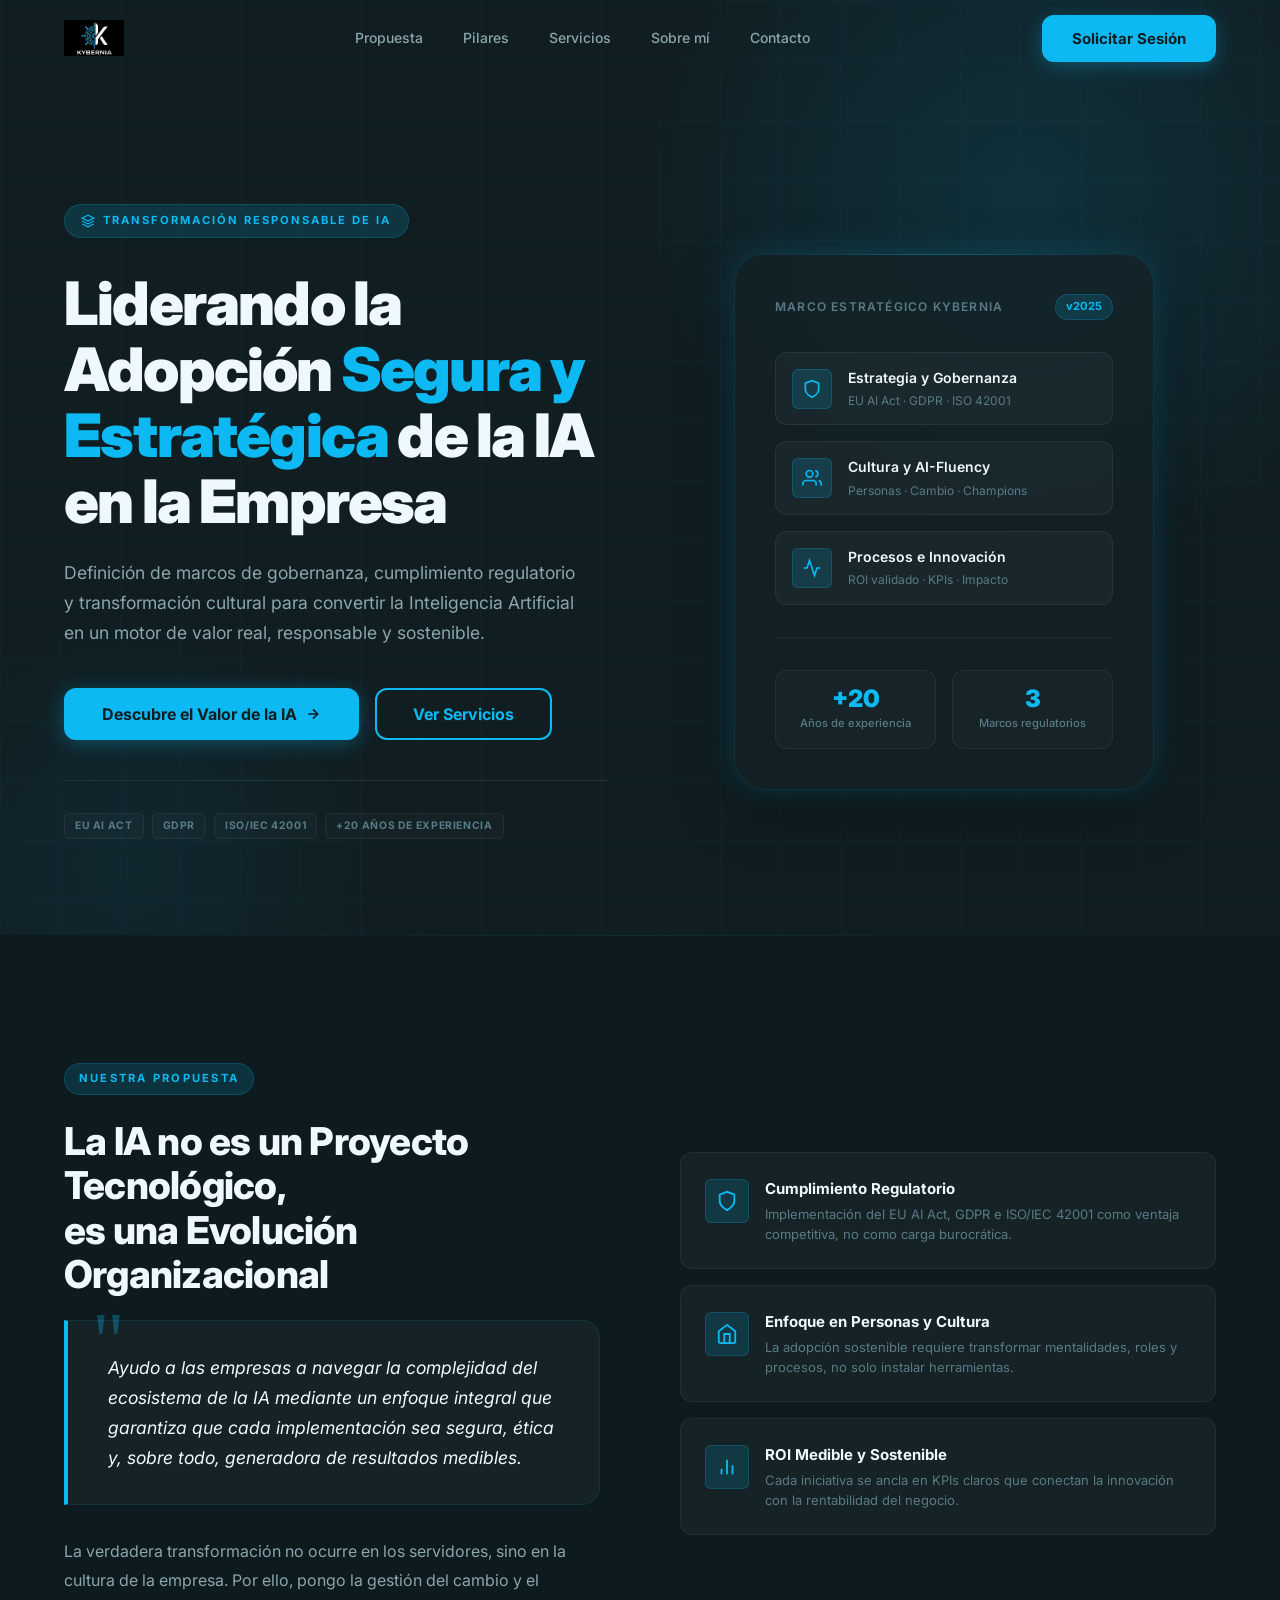
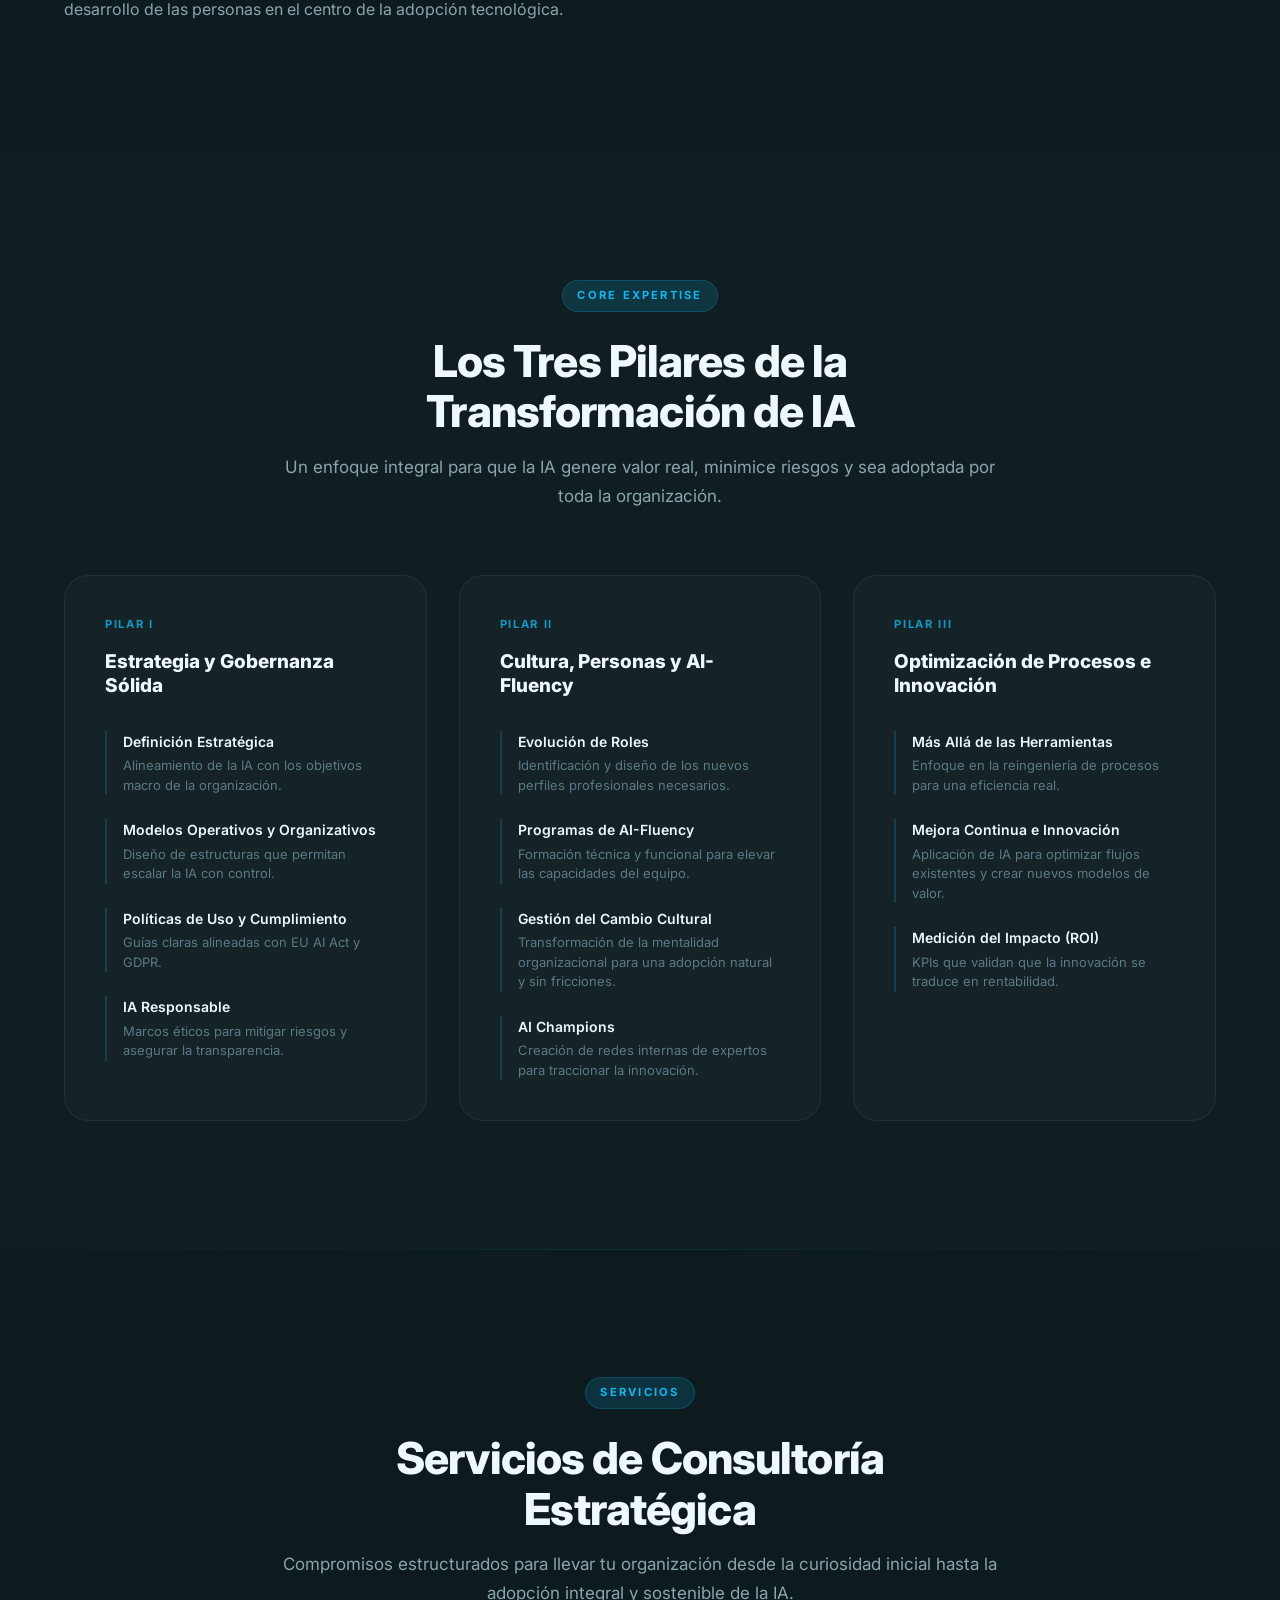
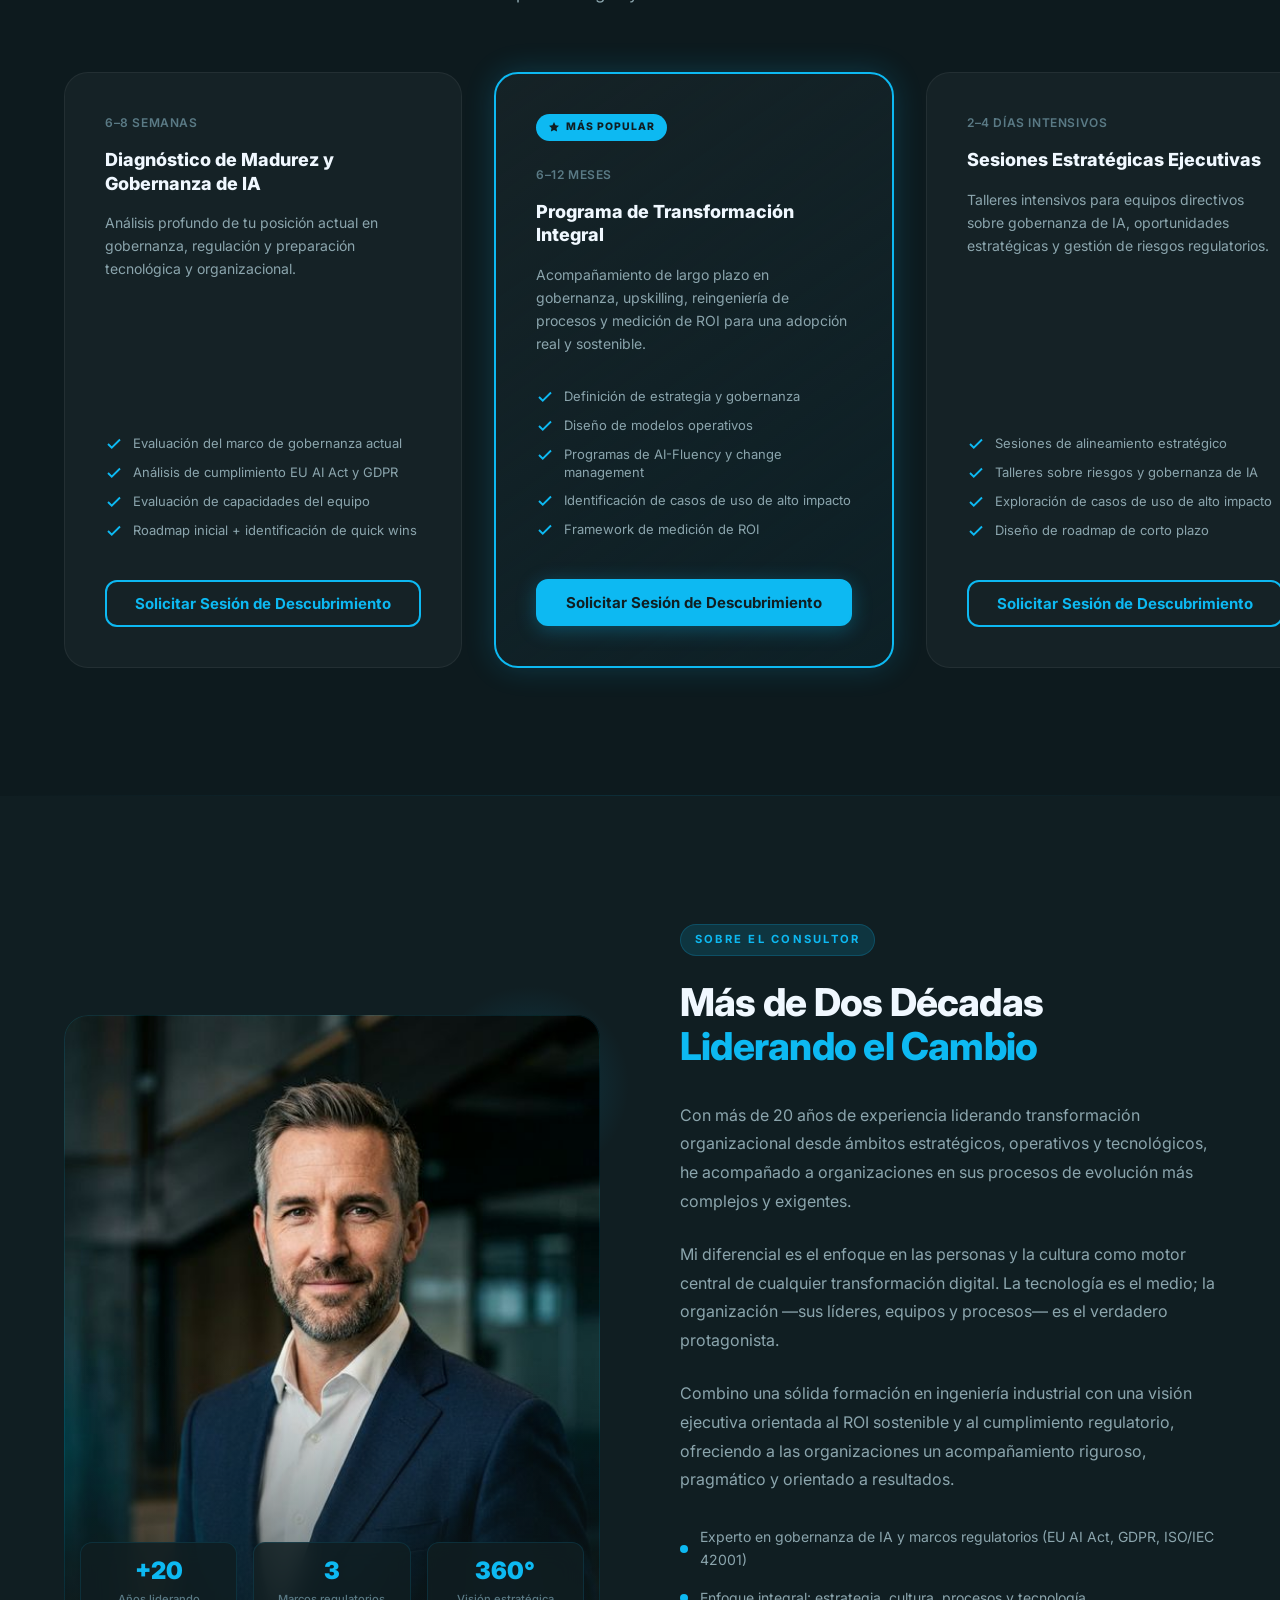
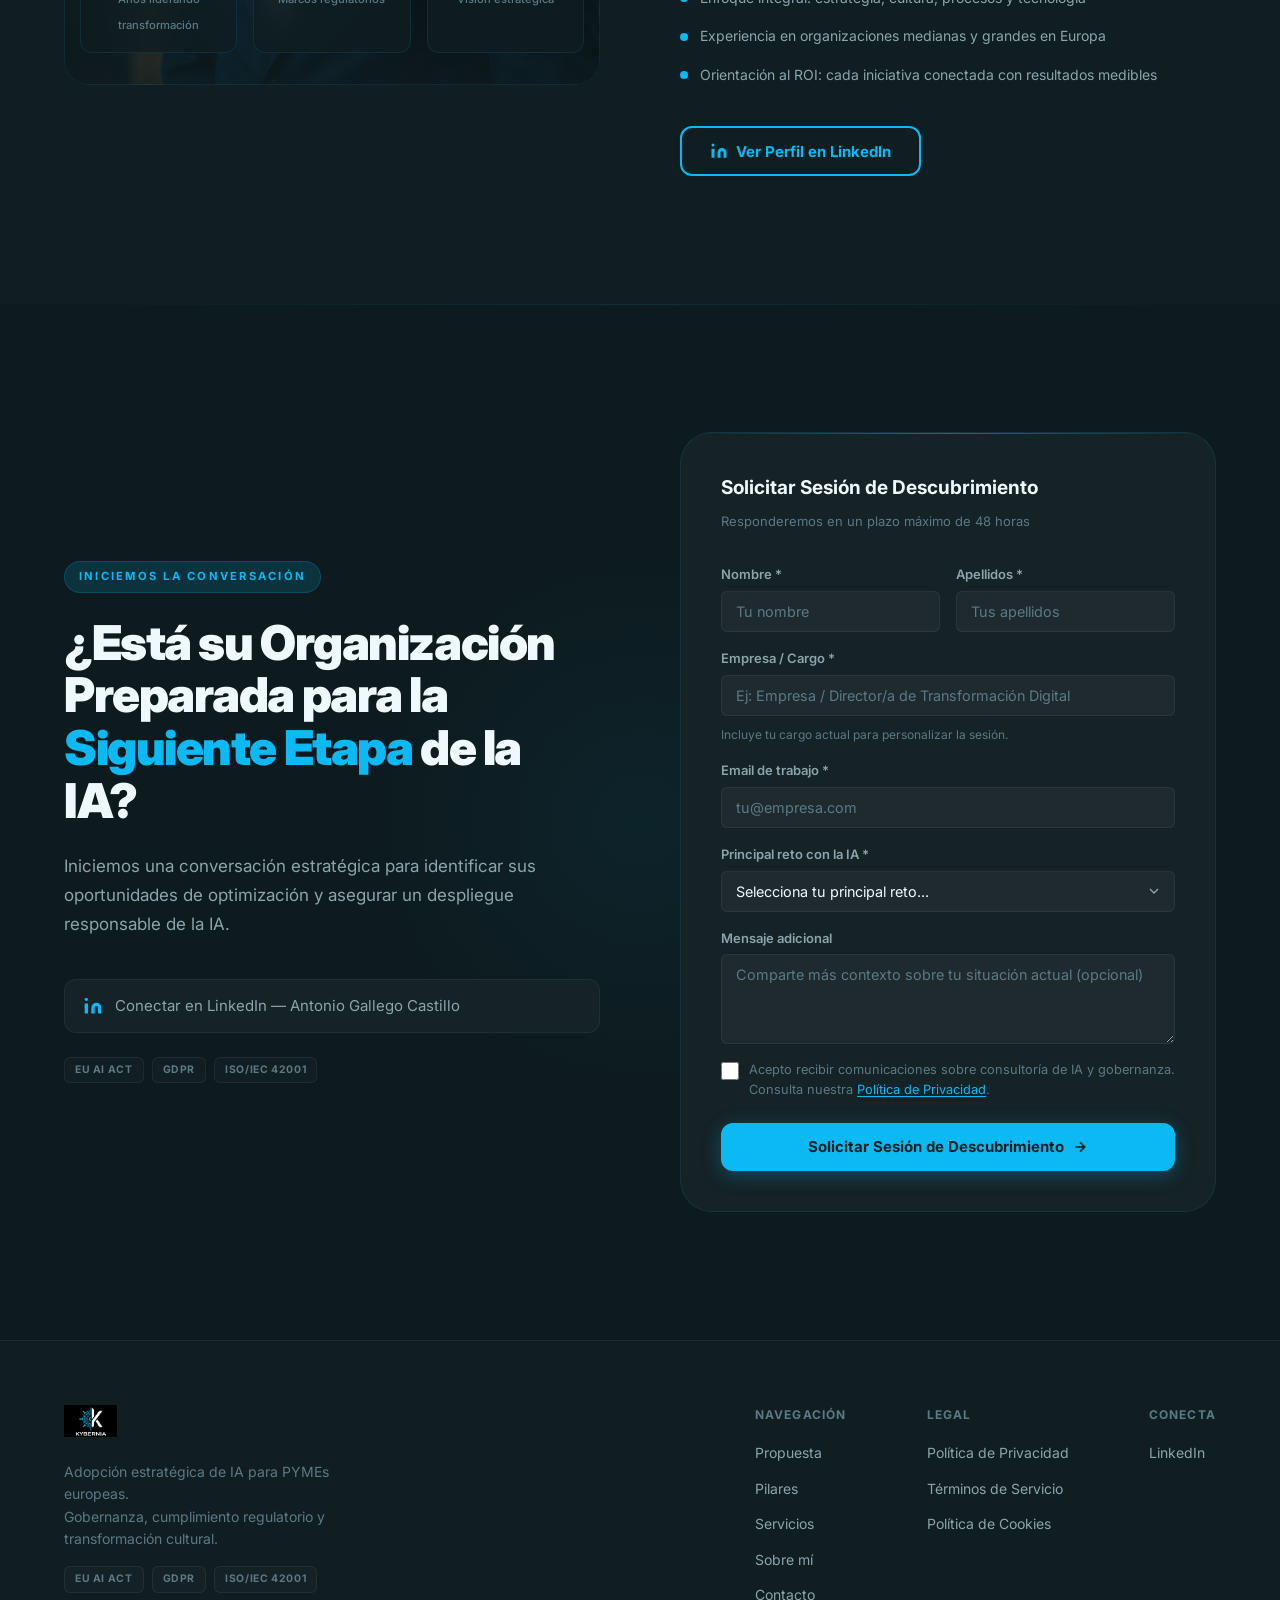
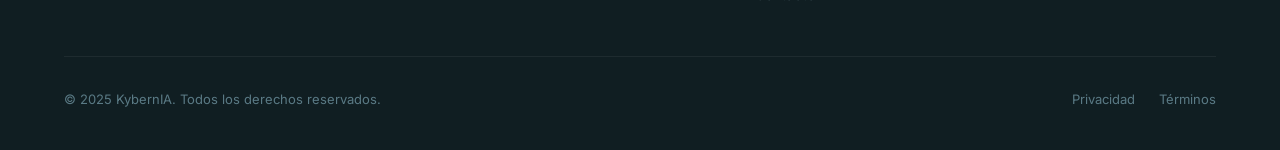
==== src/index.html @ 5df2a2dc "feat: Add KybernIA V1 website — single-page landing - Full responsive dark-mode landing page (HTML +" ====
<!DOCTYPE html>
<html lang="es" dir="ltr">

<head>
  <meta charset="UTF-8" />
  <meta name="viewport" content="width=device-width, initial-scale=1.0" />
  <meta http-equiv="X-UA-Compatible" content="IE=edge" />

  <!-- ── SEO ── -->
  <title>Gobernanza de IA y Transformación Estratégica | KybernIA</title>
  <meta name="description"
    content="Consultoría experta en gobernanza de IA, adopción estratégica y transformación cultural para PYMEs europeas. Cumplimiento EU AI Act, GDPR e ISO/IEC 42001. Antonio Gallego Castillo." />
  <meta name="keywords"
    content="gobernanza IA, adopción IA, EU AI Act, GDPR, ISO 42001, transformación digital, cambio cultural, AI strategy, consultoría IA, PYMES europeas" />
  <link rel="canonical" href="https://kybernia.com/" />

  <!-- ── Open Graph / LinkedIn ── -->
  <meta property="og:type" content="website" />
  <meta property="og:url" content="https://kybernia.com/" />
  <meta property="og:title" content="KybernIA — Gobernanza de IA y Transformación Estratégica" />
  <meta property="og:description"
    content="Adopción estratégica de IA para organizaciones medianas. Gobernanza, cumplimiento regulatorio y transformación cultural." />
  <meta property="og:image" content="https://kybernia.com/assets/og-image.png" />
  <meta property="og:locale" content="es_ES" />

  <!-- ── Twitter / X ── -->
  <meta name="twitter:card" content="summary_large_image" />
  <meta name="twitter:title" content="KybernIA — Gobernanza de IA y Transformación Estratégica" />
  <meta name="twitter:description"
    content="Adopción estratégica de IA para organizaciones medianas. Gobernanza, cumplimiento regulatorio y transformación cultural." />
  <meta name="twitter:image" content="https://kybernia.com/assets/og-image.png" />

  <!-- ── Theme & Favicon ── -->
  <meta name="theme-color" content="#0db9f2" />
  <link rel="icon" type="image/png" href="assets/favicon.png" />
  <link rel="apple-touch-icon" href="assets/favicon.png" />

  <!-- ── Google Fonts ── -->
  <link rel="preconnect" href="https://fonts.googleapis.com" />
  <link rel="preconnect" href="https://fonts.gstatic.com" crossorigin />
  <link
    href="https://fonts.googleapis.com/css2?family=Inter:wght@400;500;600;700;800;900&display=swap"
    rel="stylesheet" />

  <!-- ── Stylesheet ── -->
  <link rel="stylesheet" href="css/styles.css" />

  <!-- ── Schema Markup ── -->
  <script type="application/ld+json">
    {
      "@context": "https://schema.org",
      "@type": "ProfessionalService",
      "name": "KybernIA",
      "url": "https://kybernia.com",
      "description": "Consultoría experta en gobernanza de IA, adopción estratégica y transformación cultural para PYMEs europeas.",
      "founder": {
        "@type": "Person",
        "name": "Antonio Gallego Castillo",
        "jobTitle": "AI Strategy & Governance Consultant",
        "sameAs": "https://www.linkedin.com/in/antoniogallegocastillo/"
      },
      "areaServed": "Europe",
      "serviceType": ["AI Governance Consulting", "AI Strategy", "Digital Transformation", "AI Adoption"],
      "knowsAbout": ["EU AI Act", "GDPR", "ISO/IEC 42001", "AI Governance", "Organizational Transformation"]
    }
  </script>
</head>

<body>

  <!-- ── Skip to main content (Accessibility) ── -->
  <a class="skip-link" href="#main">Saltar al contenido principal</a>

  <!-- ══════════════════════════════════════════════════════
       HEADER / NAVIGATION
  ══════════════════════════════════════════════════════ -->
  <header id="header" role="banner">
    <nav class="nav-inner" aria-label="Navegación principal">

      <!-- Logo -->
      <a href="#" class="nav-logo" aria-label="KybernIA – Inicio">
        <img src="assets/logo-dark.png" alt="KYBERNIA" height="36" />
      </a>

      <!-- Desktop links -->
      <ul class="nav-links" role="list">
        <li><a href="#propuesta">Propuesta</a></li>
        <li><a href="#pilares">Pilares</a></li>
        <li><a href="#servicios">Servicios</a></li>
        <li><a href="#antonio">Sobre mí</a></li>
        <li><a href="#contacto">Contacto</a></li>
      </ul>

      <div class="nav-cta">
        <a href="#contacto" class="btn btn-primary">Solicitar Sesión</a>

        <!-- Hamburger -->
        <button
          class="nav-hamburger"
          id="hamburger"
          aria-controls="mobileMenu"
          aria-expanded="false"
          aria-label="Abrir menú de navegación"
        >
          <span></span>
          <span></span>
          <span></span>
        </button>
      </div>

    </nav>
  </header>

  <!-- Mobile menu -->
  <nav class="nav-mobile" id="mobileMenu" aria-label="Menú móvil" role="navigation">
    <a href="#propuesta">Propuesta</a>
    <a href="#pilares">Pilares</a>
    <a href="#servicios">Servicios</a>
    <a href="#antonio">Sobre mí</a>
    <a href="#contacto" class="btn btn-primary">Solicitar Sesión</a>
  </nav>

  <!-- ══════════════════════════════════════════════════════
       MAIN CONTENT
  ══════════════════════════════════════════════════════ -->
  <main id="main">

    <!-- ══════════════════════════════════════════
         HERO SECTION
    ══════════════════════════════════════════ -->
    <section id="hero" aria-labelledby="hero-heading">

      <!-- Background -->
      <div class="hero-bg" aria-hidden="true">
        <div class="hero-bg-grid"></div>
        <div class="hero-bg-glow"></div>
        <div class="hero-bg-glow-2"></div>
      </div>

      <div class="hero-inner container">

        <!-- Left column -->
        <div class="hero-left">
          <div class="hero-tag" aria-hidden="true">
            <svg viewBox="0 0 24 24" fill="none" stroke="currentColor" stroke-width="2" aria-hidden="true">
              <path d="M12 2L2 7l10 5 10-5-10-5zM2 17l10 5 10-5M2 12l10 5 10-5"/>
            </svg>
            Transformación Responsable de IA
          </div>

          <h1 id="hero-heading" class="hero-h1">
            Liderando la Adopción
            <span class="highlight">Segura y Estratégica</span>
            de la IA en la Empresa
          </h1>

          <p class="hero-desc">
            Definición de marcos de gobernanza, cumplimiento regulatorio y transformación cultural
            para convertir la Inteligencia Artificial en un motor de valor real, responsable y sostenible.
          </p>

          <div class="hero-actions">
            <a href="#contacto" class="btn btn-primary btn-lg">
              Descubre el Valor de la IA
              <svg width="16" height="16" viewBox="0 0 24 24" fill="none" stroke="currentColor" stroke-width="2.5" aria-hidden="true">
                <path d="M5 12h14M12 5l7 7-7 7"/>
              </svg>
            </a>
            <a href="#servicios" class="btn btn-outline btn-lg">
              Ver Servicios
            </a>
          </div>

          <div class="hero-trust" aria-label="Referencias regulatorias">
            <div class="reg-badges" style="margin-top:0; border-top:none; padding-top:0;">
              <span class="reg-badge">EU AI Act</span>
              <span class="reg-badge">GDPR</span>
              <span class="reg-badge">ISO/IEC 42001</span>
              <span class="reg-badge">+20 años de experiencia</span>
            </div>
          </div>
        </div>

        <!-- Right column: Glass card -->
        <div class="hero-right" aria-hidden="true">
          <div class="hero-glass-card">
            <div class="hero-card-header">
              <span class="hero-card-title">Marco Estratégico KybernIA</span>
              <span class="hero-card-badge">v2025</span>
            </div>

            <div class="hero-pillars">

              <div class="hero-pillar-item">
                <div class="hero-pillar-icon">
                  <svg viewBox="0 0 24 24" fill="none" stroke="currentColor" stroke-width="2">
                    <path d="M12 22s8-4 8-10V5l-8-3-8 3v7c0 6 8 10 8 10z"/>
                  </svg>
                </div>
                <div class="hero-pillar-content">
                  <h4>Estrategia y Gobernanza</h4>
                  <p>EU AI Act · GDPR · ISO 42001</p>
                </div>
              </div>

              <div class="hero-pillar-item">
                <div class="hero-pillar-icon">
                  <svg viewBox="0 0 24 24" fill="none" stroke="currentColor" stroke-width="2">
                    <path d="M17 21v-2a4 4 0 0 0-4-4H5a4 4 0 0 0-4 4v2"/>
                    <circle cx="9" cy="7" r="4"/>
                    <path d="M23 21v-2a4 4 0 0 0-3-3.87"/>
                    <path d="M16 3.13a4 4 0 0 1 0 7.75"/>
                  </svg>
                </div>
                <div class="hero-pillar-content">
                  <h4>Cultura y AI-Fluency</h4>
                  <p>Personas · Cambio · Champions</p>
                </div>
              </div>

              <div class="hero-pillar-item">
                <div class="hero-pillar-icon">
                  <svg viewBox="0 0 24 24" fill="none" stroke="currentColor" stroke-width="2">
                    <polyline points="22 12 18 12 15 21 9 3 6 12 2 12"/>
                  </svg>
                </div>
                <div class="hero-pillar-content">
                  <h4>Procesos e Innovación</h4>
                  <p>ROI validado · KPIs · Impacto</p>
                </div>
              </div>

            </div>

            <div class="hero-card-stats">
              <div class="hero-stat">
                <div class="hero-stat-number">+20</div>
                <div class="hero-stat-label">Años de experiencia</div>
              </div>
              <div class="hero-stat">
                <div class="hero-stat-number">3</div>
                <div class="hero-stat-label">Marcos regulatorios</div>
              </div>
            </div>
          </div>
        </div>

      </div>
    </section>

    <!-- ══════════════════════════════════════════
         VALUE PROPOSITION
    ══════════════════════════════════════════ -->
    <section id="propuesta" aria-labelledby="propuesta-heading">
      <div class="container">
        <div class="value-prop-inner">

          <!-- Left: Quote & body -->
          <div class="value-prop-left reveal">
            <div class="section-label">Nuestra Propuesta</div>
            <h2 id="propuesta-heading" style="font-size:clamp(1.75rem,3.2vw,2.4rem);font-weight:800;letter-spacing:-0.02em;line-height:1.15;margin-bottom:1.5rem;">
              La IA no es un Proyecto Tecnológico,<br>es una Evolución Organizacional
            </h2>

            <div class="value-prop-quote">
              <p>
                Ayudo a las empresas a navegar la complejidad del ecosistema de la IA
                mediante un enfoque integral que garantiza que cada implementación sea
                segura, ética y, sobre todo, generadora de resultados medibles.
              </p>
            </div>

            <p class="value-prop-body">
              La verdadera transformación no ocurre en los servidores, sino en la cultura
              de la empresa. Por ello, pongo la gestión del cambio y el desarrollo de las
              personas en el centro de la adopción tecnológica.
            </p>
          </div>

          <!-- Right: highlight cards -->
          <div class="value-prop-right reveal" style="animation-delay:150ms">
            <div class="value-highlights">

              <div class="value-highlight-item">
                <div class="value-highlight-icon" aria-hidden="true">
                  <svg viewBox="0 0 24 24" fill="none" stroke="currentColor" stroke-width="2">
                    <path d="M12 22s8-4 8-10V5l-8-3-8 3v7c0 6 8 10 8 10z"/>
                  </svg>
                </div>
                <div>
                  <h4>Cumplimiento Regulatorio</h4>
                  <p>Implementación del EU AI Act, GDPR e ISO/IEC 42001 como ventaja competitiva, no como carga burocrática.</p>
                </div>
              </div>

              <div class="value-highlight-item">
                <div class="value-highlight-icon" aria-hidden="true">
                  <svg viewBox="0 0 24 24" fill="none" stroke="currentColor" stroke-width="2">
                    <path d="M3 9l9-7 9 7v11a2 2 0 0 1-2 2H5a2 2 0 0 1-2-2z"/>
                    <polyline points="9 22 9 12 15 12 15 22"/>
                  </svg>
                </div>
                <div>
                  <h4>Enfoque en Personas y Cultura</h4>
                  <p>La adopción sostenible requiere transformar mentalidades, roles y procesos, no solo instalar herramientas.</p>
                </div>
              </div>

              <div class="value-highlight-item">
                <div class="value-highlight-icon" aria-hidden="true">
                  <svg viewBox="0 0 24 24" fill="none" stroke="currentColor" stroke-width="2">
                    <line x1="18" y1="20" x2="18" y2="10"/>
                    <line x1="12" y1="20" x2="12" y2="4"/>
                    <line x1="6" y1="20" x2="6" y2="14"/>
                  </svg>
                </div>
                <div>
                  <h4>ROI Medible y Sostenible</h4>
                  <p>Cada iniciativa se ancla en KPIs claros que conectan la innovación con la rentabilidad del negocio.</p>
                </div>
              </div>

            </div>
          </div>

        </div>
      </div>
    </section>

    <!-- ══════════════════════════════════════════
         CORE EXPERTISE — 3 PILARES
    ══════════════════════════════════════════ -->
    <section id="pilares" aria-labelledby="pilares-heading">
      <div class="container">

        <div class="section-header reveal">
          <div class="section-label">Core Expertise</div>
          <h2 id="pilares-heading">Los Tres Pilares de la Transformación de IA</h2>
          <p>Un enfoque integral para que la IA genere valor real, minimice riesgos y sea adoptada por toda la organización.</p>
        </div>

        <div class="pilares-grid">

          <!-- Pilar I -->
          <article class="pilar-card reveal">
            <div class="pilar-number" aria-label="Pilar uno">Pilar I</div>
            <h3>Estrategia y Gobernanza Sólida</h3>
            <div class="pilar-items">
              <div class="pilar-item">
                <h4>Definición Estratégica</h4>
                <p>Alineamiento de la IA con los objetivos macro de la organización.</p>
              </div>
              <div class="pilar-item">
                <h4>Modelos Operativos y Organizativos</h4>
                <p>Diseño de estructuras que permitan escalar la IA con control.</p>
              </div>
              <div class="pilar-item">
                <h4>Políticas de Uso y Cumplimiento</h4>
                <p>Guías claras alineadas con EU AI Act y GDPR.</p>
              </div>
              <div class="pilar-item">
                <h4>IA Responsable</h4>
                <p>Marcos éticos para mitigar riesgos y asegurar la transparencia.</p>
              </div>
            </div>
          </article>

          <!-- Pilar II -->
          <article class="pilar-card reveal" style="animation-delay:150ms">
            <div class="pilar-number" aria-label="Pilar dos">Pilar II</div>
            <h3>Cultura, Personas y AI-Fluency</h3>
            <div class="pilar-items">
              <div class="pilar-item">
                <h4>Evolución de Roles</h4>
                <p>Identificación y diseño de los nuevos perfiles profesionales necesarios.</p>
              </div>
              <div class="pilar-item">
                <h4>Programas de AI-Fluency</h4>
                <p>Formación técnica y funcional para elevar las capacidades del equipo.</p>
              </div>
              <div class="pilar-item">
                <h4>Gestión del Cambio Cultural</h4>
                <p>Transformación de la mentalidad organizacional para una adopción natural y sin fricciones.</p>
              </div>
              <div class="pilar-item">
                <h4>AI Champions</h4>
                <p>Creación de redes internas de expertos para traccionar la innovación.</p>
              </div>
            </div>
          </article>

          <!-- Pilar III -->
          <article class="pilar-card reveal" style="animation-delay:300ms">
            <div class="pilar-number" aria-label="Pilar tres">Pilar III</div>
            <h3>Optimización de Procesos e Innovación</h3>
            <div class="pilar-items">
              <div class="pilar-item">
                <h4>Más Allá de las Herramientas</h4>
                <p>Enfoque en la reingeniería de procesos para una eficiencia real.</p>
              </div>
              <div class="pilar-item">
                <h4>Mejora Continua e Innovación</h4>
                <p>Aplicación de IA para optimizar flujos existentes y crear nuevos modelos de valor.</p>
              </div>
              <div class="pilar-item">
                <h4>Medición del Impacto (ROI)</h4>
                <p>KPIs que validan que la innovación se traduce en rentabilidad.</p>
              </div>
            </div>
          </article>

        </div>
      </div>
    </section>

    <!-- ══════════════════════════════════════════
         SERVICES
    ══════════════════════════════════════════ -->
    <section id="servicios" aria-labelledby="servicios-heading">
      <div class="container">

        <div class="section-header reveal">
          <div class="section-label">Servicios</div>
          <h2 id="servicios-heading">Servicios de Consultoría Estratégica</h2>
          <p>
            Compromisos estructurados para llevar tu organización desde la curiosidad inicial
            hasta la adopción integral y sostenible de la IA.
          </p>
        </div>

        <div class="services-grid">

          <!-- Servicio 1 -->
          <article class="service-card reveal">
            <div class="service-duration">6–8 semanas</div>
            <h3>Diagnóstico de Madurez y Gobernanza de IA</h3>
            <p>
              Análisis profundo de tu posición actual en gobernanza, regulación
              y preparación tecnológica y organizacional.
            </p>
            <ul class="service-includes" aria-label="Qué incluye">
              <li class="service-include-item">
                <svg class="service-check" viewBox="0 0 24 24" fill="none" stroke="currentColor" stroke-width="2.5" aria-hidden="true">
                  <polyline points="20 6 9 17 4 12"/>
                </svg>
                Evaluación del marco de gobernanza actual
              </li>
              <li class="service-include-item">
                <svg class="service-check" viewBox="0 0 24 24" fill="none" stroke="currentColor" stroke-width="2.5" aria-hidden="true">
                  <polyline points="20 6 9 17 4 12"/>
                </svg>
                Análisis de cumplimiento EU AI Act y GDPR
              </li>
              <li class="service-include-item">
                <svg class="service-check" viewBox="0 0 24 24" fill="none" stroke="currentColor" stroke-width="2.5" aria-hidden="true">
                  <polyline points="20 6 9 17 4 12"/>
                </svg>
                Evaluación de capacidades del equipo
              </li>
              <li class="service-include-item">
                <svg class="service-check" viewBox="0 0 24 24" fill="none" stroke="currentColor" stroke-width="2.5" aria-hidden="true">
                  <polyline points="20 6 9 17 4 12"/>
                </svg>
                Roadmap inicial + identificación de quick wins
              </li>
            </ul>
            <a href="#contacto" class="btn btn-outline">Solicitar Sesión de Descubrimiento</a>
          </article>

          <!-- Servicio 2 — FEATURED -->
          <article class="service-card featured reveal" style="animation-delay:150ms">
            <div class="service-badge" aria-label="Más popular">
              <svg width="12" height="12" viewBox="0 0 24 24" fill="currentColor" aria-hidden="true">
                <path d="M12 2l3.09 6.26L22 9.27l-5 4.87 1.18 6.88L12 17.77l-6.18 3.25L7 14.14 2 9.27l6.91-1.01L12 2z"/>
              </svg>
              Más Popular
            </div>
            <div class="service-duration">6–12 meses</div>
            <h3>Programa de Transformación Integral</h3>
            <p>
              Acompañamiento de largo plazo en gobernanza, upskilling, reingeniería
              de procesos y medición de ROI para una adopción real y sostenible.
            </p>
            <ul class="service-includes" aria-label="Qué incluye">
              <li class="service-include-item">
                <svg class="service-check" viewBox="0 0 24 24" fill="none" stroke="currentColor" stroke-width="2.5" aria-hidden="true">
                  <polyline points="20 6 9 17 4 12"/>
                </svg>
                Definición de estrategia y gobernanza
              </li>
              <li class="service-include-item">
                <svg class="service-check" viewBox="0 0 24 24" fill="none" stroke="currentColor" stroke-width="2.5" aria-hidden="true">
                  <polyline points="20 6 9 17 4 12"/>
                </svg>
                Diseño de modelos operativos
              </li>
              <li class="service-include-item">
                <svg class="service-check" viewBox="0 0 24 24" fill="none" stroke="currentColor" stroke-width="2.5" aria-hidden="true">
                  <polyline points="20 6 9 17 4 12"/>
                </svg>
                Programas de AI-Fluency y change management
              </li>
              <li class="service-include-item">
                <svg class="service-check" viewBox="0 0 24 24" fill="none" stroke="currentColor" stroke-width="2.5" aria-hidden="true">
                  <polyline points="20 6 9 17 4 12"/>
                </svg>
                Identificación de casos de uso de alto impacto
              </li>
              <li class="service-include-item">
                <svg class="service-check" viewBox="0 0 24 24" fill="none" stroke="currentColor" stroke-width="2.5" aria-hidden="true">
                  <polyline points="20 6 9 17 4 12"/>
                </svg>
                Framework de medición de ROI
              </li>
            </ul>
            <a href="#contacto" class="btn btn-primary">Solicitar Sesión de Descubrimiento</a>
          </article>

          <!-- Servicio 3 -->
          <article class="service-card reveal" style="animation-delay:300ms">
            <div class="service-duration">2–4 días intensivos</div>
            <h3>Sesiones Estratégicas Ejecutivas</h3>
            <p>
              Talleres intensivos para equipos directivos sobre gobernanza de IA,
              oportunidades estratégicas y gestión de riesgos regulatorios.
            </p>
            <ul class="service-includes" aria-label="Qué incluye">
              <li class="service-include-item">
                <svg class="service-check" viewBox="0 0 24 24" fill="none" stroke="currentColor" stroke-width="2.5" aria-hidden="true">
                  <polyline points="20 6 9 17 4 12"/>
                </svg>
                Sesiones de alineamiento estratégico
              </li>
              <li class="service-include-item">
                <svg class="service-check" viewBox="0 0 24 24" fill="none" stroke="currentColor" stroke-width="2.5" aria-hidden="true">
                  <polyline points="20 6 9 17 4 12"/>
                </svg>
                Talleres sobre riesgos y gobernanza de IA
              </li>
              <li class="service-include-item">
                <svg class="service-check" viewBox="0 0 24 24" fill="none" stroke="currentColor" stroke-width="2.5" aria-hidden="true">
                  <polyline points="20 6 9 17 4 12"/>
                </svg>
                Exploración de casos de uso de alto impacto
              </li>
              <li class="service-include-item">
                <svg class="service-check" viewBox="0 0 24 24" fill="none" stroke="currentColor" stroke-width="2.5" aria-hidden="true">
                  <polyline points="20 6 9 17 4 12"/>
                </svg>
                Diseño de roadmap de corto plazo
              </li>
            </ul>
            <a href="#contacto" class="btn btn-outline">Solicitar Sesión de Descubrimiento</a>
          </article>

        </div>
      </div>
    </section>

    <!-- ══════════════════════════════════════════
         ABOUT — ANTONIO
    ══════════════════════════════════════════ -->
    <section id="antonio" aria-labelledby="antonio-heading">
      <div class="container">
        <div class="about-inner">

          <!-- Image -->
          <div class="about-image-wrapper reveal">
            <div class="about-image-frame">
              <img
                src="assets/consultant.png"
                alt="Antonio Gallego Castillo, consultor experto en gobernanza y adopción de IA"
                loading="lazy"
              />
              <div class="about-image-overlay" aria-hidden="true"></div>
              <div class="about-image-border" aria-hidden="true"></div>
            </div>
            <div class="about-image-glow" aria-hidden="true"></div>

            <!-- Floating stats -->
            <div class="about-stats-floating" aria-label="Datos de experiencia">
              <div class="about-stat-chip">
                <strong>+20</strong>
                <span>Años liderando transformación</span>
              </div>
              <div class="about-stat-chip">
                <strong>3</strong>
                <span>Marcos regulatorios</span>
              </div>
              <div class="about-stat-chip">
                <strong>360°</strong>
                <span>Visión estratégica</span>
              </div>
            </div>
          </div>

          <!-- Content -->
          <div class="about-content reveal" style="animation-delay:150ms">
            <div class="section-label">Sobre el Consultor</div>
            <h2 id="antonio-heading">
              Más de Dos Décadas<br>
              <em>Liderando el Cambio</em>
            </h2>

            <p>
              Con más de 20 años de experiencia liderando transformación organizacional
              desde ámbitos estratégicos, operativos y tecnológicos, he acompañado a
              organizaciones en sus procesos de evolución más complejos y exigentes.
            </p>

            <p>
              Mi diferencial es el enfoque en las personas y la cultura como motor central
              de cualquier transformación digital. La tecnología es el medio; la organización
              —sus líderes, equipos y procesos— es el verdadero protagonista.
            </p>

            <p>
              Combino una sólida formación en ingeniería industrial con una visión ejecutiva
              orientada al ROI sostenible y al cumplimiento regulatorio, ofreciendo a las
              organizaciones un acompañamiento riguroso, pragmático y orientado a resultados.
            </p>

            <div class="about-differentiators" aria-label="Diferenciadores clave">
              <div class="about-diff-item">
                <div class="about-diff-dot" aria-hidden="true"></div>
                Experto en gobernanza de IA y marcos regulatorios (EU AI Act, GDPR, ISO/IEC 42001)
              </div>
              <div class="about-diff-item">
                <div class="about-diff-dot" aria-hidden="true"></div>
                Enfoque integral: estrategia, cultura, procesos y tecnología
              </div>
              <div class="about-diff-item">
                <div class="about-diff-dot" aria-hidden="true"></div>
                Experiencia en organizaciones medianas y grandes en Europa
              </div>
              <div class="about-diff-item">
                <div class="about-diff-dot" aria-hidden="true"></div>
                Orientación al ROI: cada iniciativa conectada con resultados medibles
              </div>
            </div>

            <a
              href="https://www.linkedin.com/in/antoniogallegocastillo/"
              target="_blank"
              rel="noopener noreferrer"
              class="btn btn-outline"
              aria-label="Ver perfil de Antonio Gallego Castillo en LinkedIn (se abre en nueva pestaña)"
            >
              <svg width="18" height="18" viewBox="0 0 24 24" fill="currentColor" aria-hidden="true">
                <path d="M16 8a6 6 0 0 1 6 6v7h-4v-7a2 2 0 0 0-2-2 2 2 0 0 0-2 2v7h-4v-7a6 6 0 0 1 6-6z"/>
                <rect x="2" y="9" width="4" height="12"/>
                <circle cx="4" cy="4" r="2"/>
              </svg>
              Ver Perfil en LinkedIn
            </a>
          </div>

        </div>
      </div>
    </section>

    <!-- ══════════════════════════════════════════
         CONTACT / CTA
    ══════════════════════════════════════════ -->
    <section id="contacto" aria-labelledby="contacto-heading">
      <div class="contact-glow" aria-hidden="true"></div>
      <div class="container">
        <div class="contact-inner">

          <!-- Left -->
          <div class="contact-left reveal">
            <div class="section-label">Iniciemos la Conversación</div>
            <h2 id="contacto-heading">
              ¿Está su Organización Preparada para la
              <em>Siguiente Etapa</em> de la IA?
            </h2>
            <p>
              Iniciemos una conversación estratégica para identificar sus oportunidades
              de optimización y asegurar un despliegue responsable de la IA.
            </p>

            <div class="contact-direct" aria-label="Formas de contacto directo">
              <a
                href="https://www.linkedin.com/in/antoniogallegocastillo/"
                target="_blank"
                rel="noopener noreferrer"
                class="contact-direct-item"
                aria-label="Conectar en LinkedIn (se abre en nueva pestaña)"
              >
                <svg viewBox="0 0 24 24" fill="currentColor" aria-hidden="true">
                  <path d="M16 8a6 6 0 0 1 6 6v7h-4v-7a2 2 0 0 0-2-2 2 2 0 0 0-2 2v7h-4v-7a6 6 0 0 1 6-6z"/>
                  <rect x="2" y="9" width="4" height="12"/>
                  <circle cx="4" cy="4" r="2"/>
                </svg>
                Conectar en LinkedIn — Antonio Gallego Castillo
              </a>
            </div>

            <div class="reg-badges" style="margin-top: 1.5rem;">
              <span class="reg-badge">EU AI Act</span>
              <span class="reg-badge">GDPR</span>
              <span class="reg-badge">ISO/IEC 42001</span>
            </div>
          </div>

          <!-- Right: Form -->
          <div class="contact-form-panel reveal" style="animation-delay:150ms">

            <div id="formContent">
              <h3 class="form-title">Solicitar Sesión de Descubrimiento</h3>
              <p class="form-subtitle">Responderemos en un plazo máximo de 48 horas</p>

              <form
                class="contact-form"
                id="contactForm"
                novalidate
                aria-label="Formulario de contacto"
              >

                <div class="form-row">
                  <div class="form-group">
                    <label for="nombre">Nombre <span aria-hidden="true">*</span></label>
                    <input
                      type="text"
                      id="nombre"
                      name="nombre"
                      required
                      autocomplete="given-name"
                      placeholder="Tu nombre"
                      aria-required="true"
                    />
                  </div>
                  <div class="form-group">
                    <label for="apellidos">Apellidos <span aria-hidden="true">*</span></label>
                    <input
                      type="text"
                      id="apellidos"
                      name="apellidos"
                      required
                      autocomplete="family-name"
                      placeholder="Tus apellidos"
                      aria-required="true"
                    />
                  </div>
                </div>

                <div class="form-group">
                  <label for="empresa">Empresa / Cargo <span aria-hidden="true">*</span></label>
                  <input
                    type="text"
                    id="empresa"
                    name="empresa"
                    required
                    placeholder="Ej: Empresa / Director/a de Transformación Digital"
                    aria-required="true"
                    aria-describedby="empresa-hint"
                  />
                  <small id="empresa-hint" style="font-size:0.75rem;color:var(--color-text-muted);margin-top:3px;">
                    Incluye tu cargo actual para personalizar la sesión.
                  </small>
                </div>

                <div class="form-group">
                  <label for="email">Email de trabajo <span aria-hidden="true">*</span></label>
                  <input
                    type="email"
                    id="email"
                    name="email"
                    required
                    autocomplete="work email"
                    placeholder="tu@empresa.com"
                    aria-required="true"
                  />
                </div>

                <div class="form-group">
                  <label for="reto">Principal reto con la IA <span aria-hidden="true">*</span></label>
                  <select
                    id="reto"
                    name="reto"
                    required
                    aria-required="true"
                  >
                    <option value="">Selecciona tu principal reto...</option>
                    <option value="estrategia">Estrategia y Gobernanza</option>
                    <option value="adopcion">Adopción Organizacional</option>
                    <option value="procesos">Optimización de Procesos</option>
                    <option value="regulatorio">Cumplimiento Regulatorio (AI Act, GDPR)</option>
                    <option value="formacion">Formación y AI-Fluency</option>
                    <option value="otro">Otro</option>
                    <option value="discutir">Prefiero discutirlo</option>
                  </select>
                </div>

                <div class="form-group">
                  <label for="mensaje">Mensaje adicional</label>
                  <textarea
                    id="mensaje"
                    name="mensaje"
                    rows="3"
                    placeholder="Comparte más contexto sobre tu situación actual (opcional)"
                  ></textarea>
                </div>

                <div class="form-consent">
                  <input
                    type="checkbox"
                    id="rgpd"
                    name="rgpd"
                    required
                    aria-required="true"
                    aria-describedby="rgpd-label"
                  />
                  <label for="rgpd" id="rgpd-label">
                    Acepto recibir comunicaciones sobre consultoría de IA y gobernanza.
                    Consulta nuestra <a href="#privacidad">Política de Privacidad</a>.
                  </label>
                </div>

                <button
                  type="submit"
                  class="btn btn-primary"
                  id="formSubmit"
                  style="width:100%;margin-top:0.5rem;"
                >
                  Solicitar Sesión de Descubrimiento
                  <svg width="16" height="16" viewBox="0 0 24 24" fill="none" stroke="currentColor" stroke-width="2.5" aria-hidden="true">
                    <path d="M5 12h14M12 5l7 7-7 7"/>
                  </svg>
                </button>

              </form>
            </div>

            <!-- Success state -->
            <div class="form-success" id="formSuccess" role="alert" aria-live="polite">
              <div class="form-success-icon" aria-hidden="true">
                <svg width="32" height="32" viewBox="0 0 24 24" fill="none" stroke="currentColor" stroke-width="2.5">
                  <polyline points="20 6 9 17 4 12"/>
                </svg>
              </div>
              <h3>¡Solicitud enviada!</h3>
              <p>Nos pondremos en contacto contigo en un plazo máximo de 48 horas para agendar tu sesión.</p>
            </div>

          </div>

        </div>
      </div>
    </section>

  </main>

  <!-- ══════════════════════════════════════════
       FOOTER
  ══════════════════════════════════════════ -->
  <footer id="footer" role="contentinfo">
    <div class="container">
      <div class="footer-inner">

        <div class="footer-top">

          <!-- Brand -->
          <div class="footer-brand">
            <div class="footer-logo">
              <img src="assets/logo-dark.png" alt="KYBERNIA" height="32" />
            </div>
            <p class="footer-tagline">
              Adopción estratégica de IA para PYMEs europeas.<br>
              Gobernanza, cumplimiento regulatorio y transformación cultural.
            </p>
            <div class="reg-badges" style="margin-top:1rem;">
              <span class="reg-badge">EU AI Act</span>
              <span class="reg-badge">GDPR</span>
              <span class="reg-badge">ISO/IEC 42001</span>
            </div>
          </div>

          <!-- Nav groups -->
          <nav class="footer-nav" aria-label="Navegación de pie de página">

            <div class="footer-nav-group">
              <h4>Navegación</h4>
              <ul role="list">
                <li><a href="#propuesta">Propuesta</a></li>
                <li><a href="#pilares">Pilares</a></li>
                <li><a href="#servicios">Servicios</a></li>
                <li><a href="#antonio">Sobre mí</a></li>
                <li><a href="#contacto">Contacto</a></li>
              </ul>
            </div>

            <div class="footer-nav-group">
              <h4>Legal</h4>
              <ul role="list">
                <li><a href="#privacidad">Política de Privacidad</a></li>
                <li><a href="#terminos">Términos de Servicio</a></li>
                <li><a href="#cookies">Política de Cookies</a></li>
              </ul>
            </div>

            <div class="footer-nav-group">
              <h4>Conecta</h4>
              <ul role="list">
                <li>
                  <a
                    href="https://www.linkedin.com/in/antoniogallegocastillo/"
                    target="_blank"
                    rel="noopener noreferrer"
                    aria-label="LinkedIn de Antonio Gallego Castillo (se abre en nueva pestaña)"
                  >
                    LinkedIn
                  </a>
                </li>
              </ul>
            </div>

          </nav>
        </div>

        <div class="footer-bottom">
          <p class="footer-copyright">
            © 2025 KybernIA. Todos los derechos reservados.
          </p>
          <div class="footer-legal">
            <a href="#privacidad">Privacidad</a>
            <a href="#terminos">Términos</a>
          </div>
        </div>

      </div>
    </div>
  </footer>

  <!-- ── Scroll to top ── -->
  <button
    class="scroll-top"
    id="scrollTop"
    aria-label="Volver al inicio de la página"
    title="Volver arriba"
  >
    <svg viewBox="0 0 24 24" fill="none" stroke="currentColor" stroke-width="2.5" aria-hidden="true">
      <path d="M18 15l-6-6-6 6"/>
    </svg>
  </button>

  <!-- ── Scripts ── -->
  <script src="js/main.js" defer></script>

</body>
</html>
---- src/css/styles.css ----
/* ============================================================
   KybernIA — Main Stylesheet
   Design System: Dark Mode First, 8px grid, Inter typography
   Colors: #0db9f2 (cyan), #101e22 (dark navy)
   ============================================================ */

/* ── Google Fonts ── */
@import url('https://fonts.googleapis.com/css2?family=Inter:wght@400;500;600;700;800;900&display=swap');

/* ── CSS Custom Properties ── */
:root {
  /* Colors */
  --color-primary: #0db9f2;
  --color-primary-dark: #0a9fd4;
  --color-primary-glow: rgba(13, 185, 242, 0.15);
  --color-primary-border: rgba(13, 185, 242, 0.2);

  --color-bg: #101e22;
  --color-bg-secondary: #0d1a1e;
  --color-bg-card: #152226;
  --color-bg-card-hover: #1a2a2f;
  --color-bg-glass: rgba(21, 34, 38, 0.7);

  --color-text-primary: #f0f8ff;
  --color-text-secondary: #8ba5ad;
  --color-text-muted: #5a7a85;

  --color-border: rgba(13, 185, 242, 0.12);
  --color-border-soft: rgba(255, 255, 255, 0.06);

  /* Typography */
  --font-family: 'Inter', -apple-system, BlinkMacSystemFont, 'Segoe UI', sans-serif;

  /* Spacing (8px grid) */
  --space-1: 0.5rem;   /* 8px */
  --space-2: 1rem;     /* 16px */
  --space-3: 1.5rem;   /* 24px */
  --space-4: 2rem;     /* 32px */
  --space-5: 2.5rem;   /* 40px */
  --space-6: 3rem;     /* 48px */
  --space-8: 4rem;     /* 64px */
  --space-10: 5rem;    /* 80px */
  --space-12: 6rem;    /* 96px */
  --space-16: 8rem;    /* 128px */

  /* Radii */
  --radius-sm: 6px;
  --radius-md: 12px;
  --radius-lg: 18px;
  --radius-xl: 24px;
  --radius-2xl: 32px;

  /* Shadows */
  --shadow-primary: 0 0 30px rgba(13, 185, 242, 0.2);
  --shadow-primary-strong: 0 0 60px rgba(13, 185, 242, 0.3);
  --shadow-card: 0 4px 24px rgba(0, 0, 0, 0.3);
  --shadow-card-hover: 0 12px 48px rgba(0, 0, 0, 0.5);

  /* Transitions */
  --transition-fast: 150ms ease;
  --transition-base: 250ms ease;
  --transition-slow: 400ms ease;

  /* Max width */
  --max-width: 1200px;
  --max-width-text: 720px;
}

/* ── Reset & Base ── */
*, *::before, *::after {
  box-sizing: border-box;
  margin: 0;
  padding: 0;
}

html {
  scroll-behavior: smooth;
  -webkit-text-size-adjust: 100%;
}

body {
  font-family: var(--font-family);
  background-color: var(--color-bg);
  color: var(--color-text-primary);
  line-height: 1.6;
  font-size: 1rem;
  -webkit-font-smoothing: antialiased;
  -moz-osx-font-smoothing: grayscale;
  overflow-x: hidden;
}

img {
  max-width: 100%;
  height: auto;
  display: block;
}

a {
  color: inherit;
  text-decoration: none;
}

button {
  font-family: var(--font-family);
  cursor: pointer;
  border: none;
  outline: none;
}

ul {
  list-style: none;
}

/* ── Skip Link (Accessibility) ── */
.skip-link {
  position: absolute;
  top: -100px;
  left: var(--space-2);
  background: var(--color-primary);
  color: var(--color-bg);
  padding: var(--space-1) var(--space-2);
  border-radius: var(--radius-sm);
  font-weight: 700;
  font-size: 0.875rem;
  z-index: 9999;
  transition: top var(--transition-fast);
}

.skip-link:focus {
  top: var(--space-2);
}

/* ── Layout Container ── */
.container {
  width: 100%;
  max-width: var(--max-width);
  margin: 0 auto;
  padding: 0 var(--space-3);
}

/* ── Section Spacing ── */
section {
  scroll-margin-top: 80px;
}

/* ── Typography Scale ── */
.text-xs      { font-size: 0.75rem; }
.text-sm      { font-size: 0.875rem; }
.text-base    { font-size: 1rem; }
.text-lg      { font-size: 1.125rem; }
.text-xl      { font-size: 1.25rem; }
.text-2xl     { font-size: 1.5rem; }
.text-3xl     { font-size: 1.875rem; }
.text-4xl     { font-size: 2.25rem; }
.text-5xl     { font-size: 3rem; }
.text-6xl     { font-size: 3.75rem; }

/* ── Section Label ── */
.section-label {
  display: inline-flex;
  align-items: center;
  gap: var(--space-1);
  font-size: 0.7rem;
  font-weight: 700;
  letter-spacing: 0.2em;
  text-transform: uppercase;
  color: var(--color-primary);
  background: var(--color-primary-glow);
  border: 1px solid var(--color-primary-border);
  border-radius: 999px;
  padding: 6px 14px;
  margin-bottom: var(--space-3);
}

/* ── Buttons ── */
.btn {
  display: inline-flex;
  align-items: center;
  justify-content: center;
  gap: 8px;
  padding: 14px 28px;
  border-radius: var(--radius-md);
  font-family: var(--font-family);
  font-size: 0.9375rem;
  font-weight: 700;
  line-height: 1;
  transition: transform var(--transition-base), box-shadow var(--transition-base), background-color var(--transition-base), color var(--transition-base), border-color var(--transition-base);
  cursor: pointer;
  border: 2px solid transparent;
  white-space: nowrap;
}

.btn:focus-visible {
  outline: 3px solid var(--color-primary);
  outline-offset: 3px;
}

.btn-primary {
  background: var(--color-primary);
  color: var(--color-bg);
  border-color: var(--color-primary);
  box-shadow: 0 4px 20px rgba(13, 185, 242, 0.3);
}

.btn-primary:hover {
  background: var(--color-primary-dark);
  border-color: var(--color-primary-dark);
  transform: translateY(-2px);
  box-shadow: 0 8px 30px rgba(13, 185, 242, 0.45);
}

.btn-primary:active {
  transform: translateY(0);
}

.btn-outline {
  background: transparent;
  color: var(--color-primary);
  border-color: var(--color-primary);
}

.btn-outline:hover {
  background: var(--color-primary-glow);
  transform: translateY(-2px);
}

.btn-outline:active {
  transform: translateY(0);
}

.btn-lg {
  padding: 16px 36px;
  font-size: 1rem;
}

/* ── ============================================================
   HEADER / NAVIGATION
   ============================================================ */
#header {
  position: fixed;
  top: 0;
  left: 0;
  right: 0;
  z-index: 1000;
  height: 76px;
  display: flex;
  align-items: center;
  transition: background-color var(--transition-slow), border-color var(--transition-slow), backdrop-filter var(--transition-slow);
}

#header.scrolled {
  background: rgba(16, 30, 34, 0.92);
  backdrop-filter: blur(20px);
  -webkit-backdrop-filter: blur(20px);
  border-bottom: 1px solid var(--color-border);
}

.nav-inner {
  display: flex;
  align-items: center;
  justify-content: space-between;
  width: 100%;
  max-width: var(--max-width);
  margin: 0 auto;
  padding: 0 var(--space-3);
}

/* Logo */
.nav-logo {
  display: flex;
  align-items: center;
  gap: 10px;
  flex-shrink: 0;
}

.nav-logo img {
  height: 36px;
  width: auto;
}

.nav-brand-text {
  font-size: 1.25rem;
  font-weight: 800;
  letter-spacing: -0.02em;
  color: var(--color-text-primary);
}

.nav-brand-text span {
  color: var(--color-primary);
}

/* Desktop Nav */
.nav-links {
  display: flex;
  align-items: center;
  gap: var(--space-5);
}

.nav-links a {
  font-size: 0.875rem;
  font-weight: 500;
  color: var(--color-text-secondary);
  transition: color var(--transition-fast);
  position: relative;
}

.nav-links a::after {
  content: '';
  position: absolute;
  bottom: -4px;
  left: 0;
  width: 0;
  height: 2px;
  background: var(--color-primary);
  border-radius: 2px;
  transition: width var(--transition-base);
}

.nav-links a:hover {
  color: var(--color-text-primary);
}

.nav-links a:hover::after {
  width: 100%;
}

/* Nav CTA */
.nav-cta {
  display: flex;
  align-items: center;
  gap: var(--space-2);
}

/* Hamburger */
.nav-hamburger {
  display: none;
  flex-direction: column;
  justify-content: center;
  gap: 5px;
  width: 40px;
  height: 40px;
  background: none;
  border: none;
  cursor: pointer;
  padding: 8px;
  border-radius: var(--radius-sm);
}

.nav-hamburger span {
  display: block;
  width: 100%;
  height: 2px;
  background: var(--color-text-primary);
  border-radius: 2px;
  transition: transform var(--transition-base), opacity var(--transition-base);
}

.nav-hamburger.open span:nth-child(1) {
  transform: translateY(7px) rotate(45deg);
}

.nav-hamburger.open span:nth-child(2) {
  opacity: 0;
}

.nav-hamburger.open span:nth-child(3) {
  transform: translateY(-7px) rotate(-45deg);
}

/* Mobile Menu */
.nav-mobile {
  display: none;
  position: fixed;
  top: 76px;
  left: 0;
  right: 0;
  bottom: 0;
  background: rgba(13, 26, 30, 0.98);
  backdrop-filter: blur(20px);
  -webkit-backdrop-filter: blur(20px);
  flex-direction: column;
  align-items: center;
  justify-content: center;
  gap: var(--space-4);
  z-index: 999;
  opacity: 0;
  pointer-events: none;
  transition: opacity var(--transition-base);
}

.nav-mobile.open {
  display: flex;
  opacity: 1;
  pointer-events: all;
}

.nav-mobile a {
  font-size: 1.5rem;
  font-weight: 700;
  color: var(--color-text-secondary);
  transition: color var(--transition-fast);
}

.nav-mobile a:hover {
  color: var(--color-primary);
}

/* ── ============================================================
   HERO SECTION
   ============================================================ */
#hero {
  position: relative;
  min-height: 100vh;
  display: flex;
  align-items: center;
  padding-top: 76px;
  overflow: hidden;
}

/* Background effects */
.hero-bg {
  position: absolute;
  inset: 0;
  z-index: 0;
}

.hero-bg-grid {
  position: absolute;
  inset: 0;
  background-image:
    linear-gradient(rgba(13, 185, 242, 0.04) 1px, transparent 1px),
    linear-gradient(90deg, rgba(13, 185, 242, 0.04) 1px, transparent 1px);
  background-size: 60px 60px;
}

.hero-bg-glow {
  position: absolute;
  top: -20%;
  right: -10%;
  width: 60vw;
  height: 60vw;
  background: radial-gradient(circle, rgba(13, 185, 242, 0.12) 0%, transparent 70%);
  pointer-events: none;
}

.hero-bg-glow-2 {
  position: absolute;
  bottom: -20%;
  left: -10%;
  width: 40vw;
  height: 40vw;
  background: radial-gradient(circle, rgba(13, 185, 242, 0.06) 0%, transparent 70%);
  pointer-events: none;
}

.hero-inner {
  position: relative;
  z-index: 1;
  display: grid;
  grid-template-columns: 1fr 1fr;
  gap: var(--space-8);
  align-items: center;
  width: 100%;
  max-width: var(--max-width);
  margin: 0 auto;
  padding: var(--space-16) var(--space-3) var(--space-12);
}

/* Hero Left */
.hero-left {
  display: flex;
  flex-direction: column;
  align-items: flex-start;
}

.hero-tag {
  display: inline-flex;
  align-items: center;
  gap: 8px;
  font-size: 0.7rem;
  font-weight: 700;
  letter-spacing: 0.18em;
  text-transform: uppercase;
  color: var(--color-primary);
  background: var(--color-primary-glow);
  border: 1px solid var(--color-primary-border);
  border-radius: 999px;
  padding: 7px 16px;
  margin-bottom: var(--space-4);
}

.hero-tag svg {
  width: 14px;
  height: 14px;
}

.hero-h1 {
  font-size: clamp(2.4rem, 5vw, 3.75rem);
  font-weight: 900;
  line-height: 1.1;
  letter-spacing: -0.03em;
  color: var(--color-text-primary);
  margin-bottom: var(--space-3);
}

.hero-h1 .highlight {
  color: var(--color-primary);
}

.hero-desc {
  font-size: 1.1rem;
  line-height: 1.7;
  color: var(--color-text-secondary);
  max-width: 520px;
  margin-bottom: var(--space-5);
}

.hero-actions {
  display: flex;
  flex-wrap: wrap;
  gap: var(--space-2);
  align-items: center;
}

.hero-trust {
  display: flex;
  align-items: center;
  gap: 10px;
  margin-top: var(--space-5);
  padding-top: var(--space-4);
  border-top: 1px solid var(--color-border-soft);
  width: 100%;
}

.hero-trust-dots {
  display: flex;
  align-items: center;
}

.hero-trust-dot {
  width: 32px;
  height: 32px;
  border-radius: 50%;
  border: 2px solid var(--color-bg);
  margin-right: -10px;
  background: var(--color-bg-card);
  display: flex;
  align-items: center;
  justify-content: center;
  font-size: 1rem;
}

.hero-trust-text {
  font-size: 0.8rem;
  color: var(--color-text-muted);
  margin-left: 20px;
}

.hero-trust-text strong {
  color: var(--color-text-secondary);
}

/* Hero Right - Glass Card */
.hero-right {
  display: flex;
  justify-content: center;
  align-items: center;
}

.hero-glass-card {
  width: 100%;
  max-width: 420px;
  background: var(--color-bg-glass);
  backdrop-filter: blur(20px);
  -webkit-backdrop-filter: blur(20px);
  border: 1px solid var(--color-border);
  border-radius: var(--radius-2xl);
  padding: var(--space-5);
  box-shadow: var(--shadow-primary), 0 20px 60px rgba(0,0,0,0.4);
  position: relative;
  overflow: hidden;
}

.hero-glass-card::before {
  content: '';
  position: absolute;
  top: 0;
  left: 0;
  right: 0;
  height: 1px;
  background: linear-gradient(90deg, transparent, rgba(13, 185, 242, 0.4), transparent);
}

.hero-card-header {
  display: flex;
  align-items: center;
  justify-content: space-between;
  margin-bottom: var(--space-4);
}

.hero-card-title {
  font-size: 0.75rem;
  font-weight: 600;
  letter-spacing: 0.1em;
  text-transform: uppercase;
  color: var(--color-text-muted);
}

.hero-card-badge {
  font-size: 0.7rem;
  font-weight: 700;
  color: var(--color-primary);
  background: var(--color-primary-glow);
  border: 1px solid var(--color-primary-border);
  border-radius: 999px;
  padding: 3px 10px;
}

.hero-pillars {
  display: flex;
  flex-direction: column;
  gap: var(--space-2);
}

.hero-pillar-item {
  display: flex;
  align-items: center;
  gap: var(--space-2);
  padding: 14px 16px;
  background: rgba(255,255,255,0.03);
  border: 1px solid var(--color-border-soft);
  border-radius: var(--radius-md);
  transition: border-color var(--transition-base), background var(--transition-base);
}

.hero-pillar-item:hover {
  border-color: var(--color-primary-border);
  background: var(--color-primary-glow);
}

.hero-pillar-icon {
  width: 40px;
  height: 40px;
  flex-shrink: 0;
  border-radius: var(--radius-sm);
  background: var(--color-primary-glow);
  border: 1px solid var(--color-primary-border);
  display: flex;
  align-items: center;
  justify-content: center;
  color: var(--color-primary);
}

.hero-pillar-icon svg {
  width: 20px;
  height: 20px;
}

.hero-pillar-content h4 {
  font-size: 0.875rem;
  font-weight: 600;
  color: var(--color-text-primary);
  margin-bottom: 2px;
}

.hero-pillar-content p {
  font-size: 0.75rem;
  color: var(--color-text-muted);
}

.hero-card-stats {
  display: grid;
  grid-template-columns: 1fr 1fr;
  gap: var(--space-2);
  margin-top: var(--space-4);
  padding-top: var(--space-4);
  border-top: 1px solid var(--color-border-soft);
}

.hero-stat {
  text-align: center;
  padding: var(--space-2);
  background: rgba(255,255,255,0.02);
  border-radius: var(--radius-md);
  border: 1px solid var(--color-border-soft);
}

.hero-stat-number {
  font-size: 1.5rem;
  font-weight: 900;
  color: var(--color-primary);
  line-height: 1;
  margin-bottom: 4px;
}

.hero-stat-label {
  font-size: 0.7rem;
  color: var(--color-text-muted);
  font-weight: 500;
}

/* ── ============================================================
   VALUE PROPOSITION SECTION
   ============================================================ */
#propuesta {
  position: relative;
  padding: var(--space-16) 0;
  background: var(--color-bg-secondary);
  overflow: hidden;
}

#propuesta::before {
  content: '';
  position: absolute;
  top: 0;
  left: 0;
  right: 0;
  height: 1px;
  background: linear-gradient(90deg, transparent, var(--color-border), transparent);
}

.value-prop-inner {
  display: grid;
  grid-template-columns: 1fr 1fr;
  gap: var(--space-10);
  align-items: center;
}

.value-prop-left {}

.value-prop-right {}

.value-prop-quote {
  position: relative;
  background: var(--color-bg-card);
  border: 1px solid var(--color-border);
  border-left: 4px solid var(--color-primary);
  border-radius: 0 var(--radius-lg) var(--radius-lg) 0;
  padding: var(--space-4) var(--space-5);
  margin-bottom: var(--space-4);
}

.value-prop-quote::before {
  content: '"';
  position: absolute;
  top: -20px;
  left: var(--space-3);
  font-size: 5rem;
  color: var(--color-primary);
  opacity: 0.3;
  font-family: Georgia, serif;
  line-height: 1;
}

.value-prop-quote p {
  font-size: 1.1rem;
  font-style: italic;
  line-height: 1.7;
  color: var(--color-text-primary);
}

.value-prop-body {
  font-size: 1rem;
  line-height: 1.8;
  color: var(--color-text-secondary);
}

/* Value highlight cards */
.value-highlights {
  display: flex;
  flex-direction: column;
  gap: var(--space-2);
}

.value-highlight-item {
  display: flex;
  align-items: flex-start;
  gap: var(--space-2);
  padding: var(--space-3);
  background: var(--color-bg-card);
  border: 1px solid var(--color-border-soft);
  border-radius: var(--radius-md);
  transition: border-color var(--transition-base), transform var(--transition-base);
}

.value-highlight-item:hover {
  border-color: var(--color-primary-border);
  transform: translateX(4px);
}

.value-highlight-icon {
  width: 44px;
  height: 44px;
  flex-shrink: 0;
  border-radius: var(--radius-sm);
  background: var(--color-primary-glow);
  border: 1px solid var(--color-primary-border);
  display: flex;
  align-items: center;
  justify-content: center;
  color: var(--color-primary);
  margin-top: 2px;
}

.value-highlight-icon svg {
  width: 22px;
  height: 22px;
}

.value-highlight-item h4 {
  font-size: 0.9375rem;
  font-weight: 700;
  color: var(--color-text-primary);
  margin-bottom: 4px;
}

.value-highlight-item p {
  font-size: 0.8125rem;
  line-height: 1.5;
  color: var(--color-text-muted);
}

/* ── ============================================================
   CORE EXPERTISE — 3 PILARES
   ============================================================ */
#pilares {
  padding: var(--space-16) 0;
  position: relative;
}

.section-header {
  text-align: center;
  max-width: var(--max-width-text);
  margin: 0 auto var(--space-8);
}

.section-header h2 {
  font-size: clamp(1.875rem, 3.5vw, 2.75rem);
  font-weight: 800;
  letter-spacing: -0.02em;
  line-height: 1.15;
  color: var(--color-text-primary);
  margin-bottom: var(--space-2);
}

.section-header p {
  font-size: 1.0625rem;
  line-height: 1.7;
  color: var(--color-text-secondary);
}

.pilares-grid {
  display: grid;
  grid-template-columns: repeat(3, 1fr);
  gap: var(--space-4);
}

.pilar-card {
  background: var(--color-bg-card);
  border: 1px solid var(--color-border-soft);
  border-radius: var(--radius-xl);
  padding: var(--space-5);
  position: relative;
  overflow: hidden;
  transition: border-color var(--transition-base), box-shadow var(--transition-base), transform var(--transition-base);
  display: flex;
  flex-direction: column;
}

.pilar-card::before {
  content: '';
  position: absolute;
  top: 0;
  left: 0;
  right: 0;
  height: 3px;
  background: linear-gradient(90deg, var(--color-primary), transparent);
  opacity: 0;
  transition: opacity var(--transition-base);
}

.pilar-card:hover {
  border-color: var(--color-primary-border);
  box-shadow: var(--shadow-primary);
  transform: translateY(-4px);
}

.pilar-card:hover::before {
  opacity: 1;
}

.pilar-number {
  font-size: 0.7rem;
  font-weight: 700;
  letter-spacing: 0.15em;
  text-transform: uppercase;
  color: var(--color-primary);
  margin-bottom: var(--space-2);
  opacity: 0.8;
}

.pilar-card h3 {
  font-size: 1.1875rem;
  font-weight: 800;
  color: var(--color-text-primary);
  margin-bottom: var(--space-4);
  line-height: 1.3;
}

.pilar-items {
  display: flex;
  flex-direction: column;
  gap: var(--space-3);
  flex-grow: 1;
}

.pilar-item {
  padding-left: var(--space-2);
  border-left: 2px solid var(--color-primary-border);
  transition: border-color var(--transition-fast);
}

.pilar-card:hover .pilar-item {
  border-left-color: rgba(13, 185, 242, 0.4);
}

.pilar-item h4 {
  font-size: 0.875rem;
  font-weight: 600;
  color: var(--color-text-primary);
  margin-bottom: 3px;
}

.pilar-item p {
  font-size: 0.8125rem;
  line-height: 1.5;
  color: var(--color-text-muted);
}

/* ── ============================================================
   SERVICES SECTION
   ============================================================ */
#servicios {
  padding: var(--space-16) 0;
  background: var(--color-bg-secondary);
  position: relative;
  overflow: hidden;
}

#servicios::before {
  content: '';
  position: absolute;
  top: 0;
  left: 0;
  right: 0;
  height: 1px;
  background: linear-gradient(90deg, transparent, var(--color-border), transparent);
}

#servicios::after {
  content: '';
  position: absolute;
  bottom: 0;
  left: 0;
  right: 0;
  height: 1px;
  background: linear-gradient(90deg, transparent, var(--color-border), transparent);
}

.services-grid {
  display: grid;
  grid-template-columns: repeat(3, 1fr);
  gap: var(--space-4);
  align-items: stretch;
}

.service-card {
  background: var(--color-bg-card);
  border: 1px solid var(--color-border-soft);
  border-radius: var(--radius-xl);
  padding: var(--space-5);
  display: flex;
  flex-direction: column;
  transition: border-color var(--transition-base), box-shadow var(--transition-base), transform var(--transition-base);
  position: relative;
}

.service-card:hover {
  border-color: var(--color-primary-border);
  box-shadow: var(--shadow-card-hover);
  transform: translateY(-4px);
}

.service-card.featured {
  border: 2px solid var(--color-primary);
  box-shadow: var(--shadow-primary);
  background: linear-gradient(145deg, var(--color-bg-card), rgba(13, 185, 242, 0.04));
  transform: scale(1.02);
  z-index: 1;
}

.service-card.featured:hover {
  box-shadow: var(--shadow-primary-strong);
  transform: scale(1.02) translateY(-4px);
}

.service-badge {
  display: inline-flex;
  align-items: center;
  gap: 6px;
  font-size: 0.65rem;
  font-weight: 800;
  letter-spacing: 0.1em;
  text-transform: uppercase;
  color: var(--color-bg);
  background: var(--color-primary);
  border-radius: 999px;
  padding: 5px 12px;
  margin-bottom: var(--space-3);
  width: fit-content;
}

.service-duration {
  font-size: 0.75rem;
  font-weight: 600;
  color: var(--color-text-muted);
  margin-bottom: var(--space-2);
  letter-spacing: 0.05em;
  text-transform: uppercase;
}

.service-card h3 {
  font-size: 1.125rem;
  font-weight: 800;
  color: var(--color-text-primary);
  margin-bottom: var(--space-2);
  line-height: 1.3;
}

.service-card > p {
  font-size: 0.875rem;
  line-height: 1.65;
  color: var(--color-text-secondary);
  margin-bottom: var(--space-4);
  flex-grow: 1;
}

.service-includes {
  display: flex;
  flex-direction: column;
  gap: 10px;
  margin-bottom: var(--space-5);
}

.service-include-item {
  display: flex;
  align-items: flex-start;
  gap: 10px;
  font-size: 0.8125rem;
  color: var(--color-text-secondary);
  line-height: 1.4;
}

.service-check {
  flex-shrink: 0;
  width: 18px;
  height: 18px;
  color: var(--color-primary);
  margin-top: 1px;
}

.service-card .btn {
  width: 100%;
  margin-top: auto;
}

/* ── ============================================================
   ABOUT SECTION
   ============================================================ */
#antonio {
  padding: var(--space-16) 0;
  position: relative;
  overflow: hidden;
}

.about-inner {
  display: grid;
  grid-template-columns: 1fr 1fr;
  gap: var(--space-10);
  align-items: center;
}

.about-image-wrapper {
  position: relative;
}

.about-image-frame {
  position: relative;
  border-radius: var(--radius-xl);
  overflow: hidden;
  aspect-ratio: 4/5;
}

.about-image-frame img {
  width: 100%;
  height: 100%;
  object-fit: cover;
  object-position: top center;
}

.about-image-overlay {
  position: absolute;
  inset: 0;
  background: linear-gradient(180deg, transparent 50%, rgba(16, 30, 34, 0.8) 100%);
}

.about-image-glow {
  position: absolute;
  top: -30px;
  right: -30px;
  width: 200px;
  height: 200px;
  background: radial-gradient(circle, rgba(13, 185, 242, 0.2) 0%, transparent 70%);
  pointer-events: none;
  z-index: -1;
}

.about-image-border {
  position: absolute;
  inset: 0;
  border-radius: var(--radius-xl);
  border: 1px solid var(--color-border);
  pointer-events: none;
}

.about-stats-floating {
  position: absolute;
  bottom: var(--space-4);
  left: 50%;
  transform: translateX(-50%);
  display: flex;
  gap: var(--space-2);
  z-index: 2;
  width: calc(100% - var(--space-4));
}

.about-stat-chip {
  flex: 1;
  background: rgba(16, 30, 34, 0.85);
  backdrop-filter: blur(12px);
  -webkit-backdrop-filter: blur(12px);
  border: 1px solid var(--color-border);
  border-radius: var(--radius-md);
  padding: var(--space-2) var(--space-2);
  text-align: center;
}

.about-stat-chip strong {
  display: block;
  font-size: 1.5rem;
  font-weight: 900;
  color: var(--color-primary);
  line-height: 1;
  margin-bottom: 2px;
}

.about-stat-chip span {
  font-size: 0.7rem;
  color: var(--color-text-muted);
  font-weight: 500;
}

/* About Right */
.about-content {}

.about-content h2 {
  font-size: clamp(1.75rem, 3vw, 2.5rem);
  font-weight: 800;
  letter-spacing: -0.02em;
  line-height: 1.15;
  color: var(--color-text-primary);
  margin-bottom: var(--space-4);
}

.about-content h2 em {
  font-style: normal;
  color: var(--color-primary);
}

.about-content > p {
  font-size: 1rem;
  line-height: 1.8;
  color: var(--color-text-secondary);
  margin-bottom: var(--space-3);
}

.about-differentiators {
  display: flex;
  flex-direction: column;
  gap: var(--space-2);
  margin-top: var(--space-4);
  margin-bottom: var(--space-5);
}

.about-diff-item {
  display: flex;
  align-items: center;
  gap: 12px;
  font-size: 0.875rem;
  color: var(--color-text-secondary);
}

.about-diff-dot {
  width: 8px;
  height: 8px;
  border-radius: 50%;
  background: var(--color-primary);
  flex-shrink: 0;
}

/* ── ============================================================
   CONTACT / CTA SECTION
   ============================================================ */
#contacto {
  padding: var(--space-16) 0;
  background: var(--color-bg-secondary);
  position: relative;
  overflow: hidden;
}

#contacto::before {
  content: '';
  position: absolute;
  top: 0;
  left: 0;
  right: 0;
  height: 1px;
  background: linear-gradient(90deg, transparent, var(--color-border), transparent);
}

.contact-glow {
  position: absolute;
  top: 50%;
  left: 50%;
  transform: translate(-50%, -50%);
  width: 600px;
  height: 600px;
  background: radial-gradient(circle, rgba(13, 185, 242, 0.06) 0%, transparent 70%);
  pointer-events: none;
}

.contact-inner {
  display: grid;
  grid-template-columns: 1fr 1fr;
  gap: var(--space-10);
  align-items: center;
  position: relative;
  z-index: 1;
}

.contact-left h2 {
  font-size: clamp(1.875rem, 3.8vw, 3rem);
  font-weight: 900;
  letter-spacing: -0.03em;
  line-height: 1.1;
  color: var(--color-text-primary);
  margin-bottom: var(--space-3);
}

.contact-left h2 em {
  font-style: normal;
  color: var(--color-primary);
}

.contact-left > p {
  font-size: 1.0625rem;
  line-height: 1.7;
  color: var(--color-text-secondary);
  margin-bottom: var(--space-5);
}

.contact-direct {
  display: flex;
  flex-direction: column;
  gap: var(--space-2);
}

.contact-direct-item {
  display: flex;
  align-items: center;
  gap: 12px;
  font-size: 0.9375rem;
  color: var(--color-text-secondary);
  padding: 14px 18px;
  background: var(--color-bg-card);
  border: 1px solid var(--color-border-soft);
  border-radius: var(--radius-md);
  transition: border-color var(--transition-base);
  text-decoration: none;
}

.contact-direct-item:hover {
  border-color: var(--color-primary-border);
  color: var(--color-text-primary);
}

.contact-direct-item svg {
  width: 20px;
  height: 20px;
  color: var(--color-primary);
  flex-shrink: 0;
}

/* Contact — Form Panel */
.contact-form-panel {
  background: var(--color-bg-card);
  border: 1px solid var(--color-border);
  border-radius: var(--radius-2xl);
  padding: var(--space-5);
  position: relative;
  overflow: hidden;
}

.contact-form-panel::before {
  content: '';
  position: absolute;
  top: 0;
  left: 0;
  right: 0;
  height: 1px;
  background: linear-gradient(90deg, transparent, rgba(13, 185, 242, 0.5), transparent);
}

.form-title {
  font-size: 1.1875rem;
  font-weight: 700;
  color: var(--color-text-primary);
  margin-bottom: var(--space-1);
}

.form-subtitle {
  font-size: 0.8125rem;
  color: var(--color-text-muted);
  margin-bottom: var(--space-4);
}

.contact-form {
  display: flex;
  flex-direction: column;
  gap: var(--space-2);
}

.form-row {
  display: grid;
  grid-template-columns: 1fr 1fr;
  gap: var(--space-2);
}

.form-group {
  display: flex;
  flex-direction: column;
  gap: 6px;
}

.form-group label {
  font-size: 0.8125rem;
  font-weight: 600;
  color: var(--color-text-secondary);
}

.form-group input,
.form-group select,
.form-group textarea {
  width: 100%;
  background: rgba(255,255,255,0.04);
  border: 1px solid var(--color-border-soft);
  border-radius: var(--radius-sm);
  padding: 11px 14px;
  font-size: 0.9rem;
  font-family: var(--font-family);
  color: var(--color-text-primary);
  transition: border-color var(--transition-fast), box-shadow var(--transition-fast);
  appearance: none;
  -webkit-appearance: none;
}

.form-group input::placeholder,
.form-group textarea::placeholder {
  color: var(--color-text-muted);
}

.form-group input:focus,
.form-group select:focus,
.form-group textarea:focus {
  outline: none;
  border-color: var(--color-primary);
  box-shadow: 0 0 0 3px rgba(13, 185, 242, 0.12);
}

.form-group select {
  background-image: url("data:image/svg+xml,%3Csvg xmlns='http://www.w3.org/2000/svg' viewBox='0 0 24 24' fill='none' stroke='%238ba5ad' stroke-width='2'%3E%3Cpolyline points='6 9 12 15 18 9'%3E%3C/polyline%3E%3C/svg%3E");
  background-repeat: no-repeat;
  background-position: right 12px center;
  background-size: 16px;
  padding-right: 36px;
  cursor: pointer;
}

.form-group select option {
  background: var(--color-bg-card);
  color: var(--color-text-primary);
}

.form-group textarea {
  resize: vertical;
  min-height: 90px;
}

/* RGPD Checkbox */
.form-consent {
  display: flex;
  align-items: flex-start;
  gap: 10px;
}

.form-consent input[type="checkbox"] {
  width: 18px;
  height: 18px;
  flex-shrink: 0;
  margin-top: 2px;
  accent-color: var(--color-primary);
  cursor: pointer;
}

.form-consent label {
  font-size: 0.8rem;
  line-height: 1.5;
  color: var(--color-text-muted);
  cursor: pointer;
}

.form-consent label a {
  color: var(--color-primary);
  text-decoration: underline;
  text-underline-offset: 2px;
}

.form-consent label a:hover {
  color: var(--color-primary-dark);
}

/* Form Success */
.form-success {
  display: none;
  text-align: center;
  padding: var(--space-6) var(--space-4);
}

.form-success.visible {
  display: block;
}

.form-success-icon {
  width: 64px;
  height: 64px;
  border-radius: 50%;
  background: var(--color-primary-glow);
  border: 2px solid var(--color-primary);
  display: flex;
  align-items: center;
  justify-content: center;
  margin: 0 auto var(--space-3);
  color: var(--color-primary);
}

.form-success h3 {
  font-size: 1.25rem;
  font-weight: 700;
  color: var(--color-text-primary);
  margin-bottom: var(--space-1);
}

.form-success p {
  font-size: 0.9rem;
  color: var(--color-text-secondary);
}

/* ── ============================================================
   FOOTER
   ============================================================ */
#footer {
  background: var(--color-bg);
  border-top: 1px solid var(--color-border-soft);
  padding: var(--space-8) 0 var(--space-5);
}

.footer-inner {
  display: flex;
  flex-direction: column;
  gap: var(--space-6);
}

.footer-top {
  display: flex;
  align-items: flex-start;
  justify-content: space-between;
  gap: var(--space-6);
}

.footer-brand {}

.footer-logo {
  display: flex;
  align-items: center;
  gap: 10px;
  margin-bottom: var(--space-3);
}

.footer-logo img {
  height: 32px;
  width: auto;
}

.footer-logo-text {
  font-size: 1.125rem;
  font-weight: 800;
  letter-spacing: -0.01em;
  color: var(--color-text-primary);
}

.footer-logo-text span {
  color: var(--color-primary);
}

.footer-tagline {
  font-size: 0.875rem;
  line-height: 1.6;
  color: var(--color-text-muted);
  max-width: 280px;
}

.footer-nav {
  display: flex;
  gap: var(--space-10);
}

.footer-nav-group {}

.footer-nav-group h4 {
  font-size: 0.75rem;
  font-weight: 700;
  letter-spacing: 0.1em;
  text-transform: uppercase;
  color: var(--color-text-muted);
  margin-bottom: var(--space-2);
}

.footer-nav-group ul {
  display: flex;
  flex-direction: column;
  gap: 10px;
}

.footer-nav-group a {
  font-size: 0.875rem;
  color: var(--color-text-secondary);
  transition: color var(--transition-fast);
}

.footer-nav-group a:hover {
  color: var(--color-primary);
}

.footer-bottom {
  display: flex;
  align-items: center;
  justify-content: space-between;
  padding-top: var(--space-4);
  border-top: 1px solid var(--color-border-soft);
  flex-wrap: wrap;
  gap: var(--space-2);
}

.footer-copyright {
  font-size: 0.8125rem;
  color: var(--color-text-muted);
}

.footer-legal {
  display: flex;
  gap: var(--space-3);
}

.footer-legal a {
  font-size: 0.8125rem;
  color: var(--color-text-muted);
  transition: color var(--transition-fast);
}

.footer-legal a:hover {
  color: var(--color-primary);
}

/* Regulation badges */
.reg-badges {
  display: flex;
  flex-wrap: wrap;
  gap: 8px;
  margin-top: var(--space-3);
}

.reg-badge {
  font-size: 0.65rem;
  font-weight: 700;
  letter-spacing: 0.06em;
  color: var(--color-text-muted);
  border: 1px solid var(--color-border-soft);
  border-radius: var(--radius-sm);
  padding: 4px 10px;
  background: rgba(255,255,255,0.02);
  text-transform: uppercase;
}

/* ── ============================================================
   SCROLL TO TOP
   ============================================================ */
.scroll-top {
  position: fixed;
  bottom: var(--space-4);
  right: var(--space-4);
  width: 44px;
  height: 44px;
  border-radius: 50%;
  background: var(--color-primary);
  color: var(--color-bg);
  display: flex;
  align-items: center;
  justify-content: center;
  cursor: pointer;
  border: none;
  box-shadow: var(--shadow-primary);
  opacity: 0;
  pointer-events: none;
  transform: translateY(10px);
  transition: opacity var(--transition-base), transform var(--transition-base);
  z-index: 100;
}

.scroll-top.visible {
  opacity: 1;
  pointer-events: all;
  transform: translateY(0);
}

.scroll-top:hover {
  background: var(--color-primary-dark);
  transform: translateY(-2px);
}

.scroll-top:focus-visible {
  outline: 3px solid var(--color-primary);
  outline-offset: 3px;
}

.scroll-top svg {
  width: 20px;
  height: 20px;
}

/* ── ============================================================
   ANIMATIONS
   ============================================================ */
@keyframes fadeInUp {
  from {
    opacity: 0;
    transform: translateY(24px);
  }
  to {
    opacity: 1;
    transform: translateY(0);
  }
}

@keyframes pulse-glow {
  0%, 100% { opacity: 0.15; }
  50% { opacity: 0.25; }
}

.animate-fade-in-up {
  animation: fadeInUp 0.7s ease forwards;
}

.delay-100 { animation-delay: 100ms; }
.delay-200 { animation-delay: 200ms; }
.delay-300 { animation-delay: 300ms; }

/* Intersection observer animations */
.reveal {
  opacity: 0;
  transform: translateY(28px);
  transition: opacity 0.7s ease, transform 0.7s ease;
}

.reveal.revealed {
  opacity: 1;
  transform: translateY(0);
}

/* ── ============================================================
   RESPONSIVE — Tablet (≤1024px)
   ============================================================ */
@media (max-width: 1024px) {
  .hero-inner {
    grid-template-columns: 1fr;
    text-align: center;
    gap: var(--space-8);
    padding-top: var(--space-12);
  }

  .hero-left {
    align-items: center;
  }

  .hero-desc {
    max-width: 100%;
  }

  .hero-right {
    display: none;
  }

  .value-prop-inner {
    grid-template-columns: 1fr;
    gap: var(--space-8);
  }

  .pilares-grid {
    grid-template-columns: 1fr 1fr;
    gap: var(--space-3);
  }

  .services-grid {
    grid-template-columns: 1fr;
    max-width: 480px;
    margin: 0 auto;
  }

  .service-card.featured {
    transform: none;
  }

  .service-card.featured:hover {
    transform: translateY(-4px);
  }

  .about-inner {
    grid-template-columns: 1fr;
    gap: var(--space-8);
  }

  .about-image-frame {
    aspect-ratio: 3/2;
    max-width: 480px;
    margin: 0 auto;
  }

  .contact-inner {
    grid-template-columns: 1fr;
    gap: var(--space-8);
  }

  .footer-top {
    flex-direction: column;
    gap: var(--space-5);
  }

  .footer-nav {
    gap: var(--space-6);
  }
}

/* ── Responsive — Mobile (≤640px) ── */
@media (max-width: 640px) {
  :root {
    --space-16: 5rem;
    --space-12: 4rem;
    --space-10: 3rem;
  }

  .nav-links,
  .nav-cta .btn {
    display: none;
  }

  .nav-hamburger {
    display: flex;
  }

  .hero-h1 {
    font-size: 2.25rem;
  }

  .hero-actions {
    flex-direction: column;
    width: 100%;
  }

  .hero-actions .btn {
    width: 100%;
  }

  .pilares-grid {
    grid-template-columns: 1fr;
  }

  .form-row {
    grid-template-columns: 1fr;
  }

  .footer-nav {
    flex-direction: column;
    gap: var(--space-4);
  }

  .footer-bottom {
    flex-direction: column;
    text-align: center;
  }

  .about-stats-floating {
    flex-direction: row;
  }
}

/* ── Reduced Motion ── */
@media (prefers-reduced-motion: reduce) {
  *, *::before, *::after {
    animation-duration: 0.01ms !important;
    transition-duration: 0.01ms !important;
  }

  html {
    scroll-behavior: auto;
  }
}
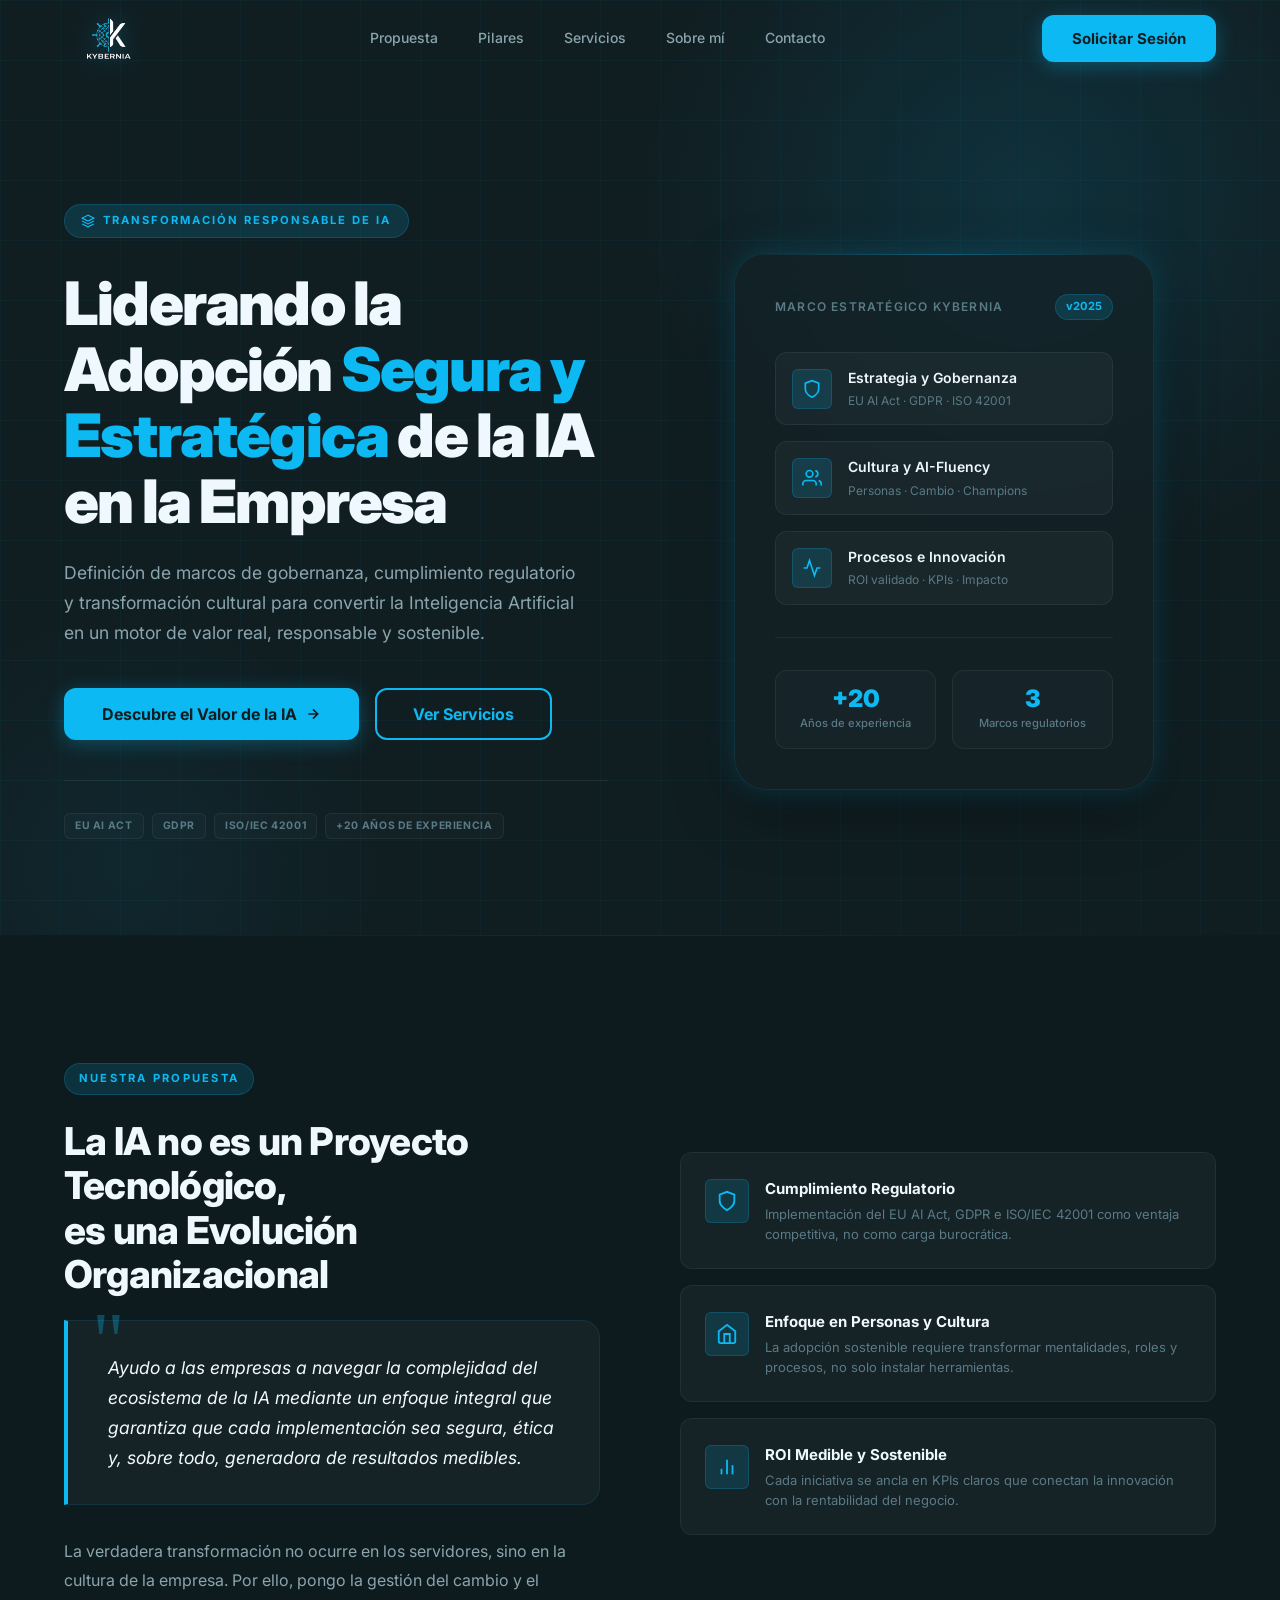
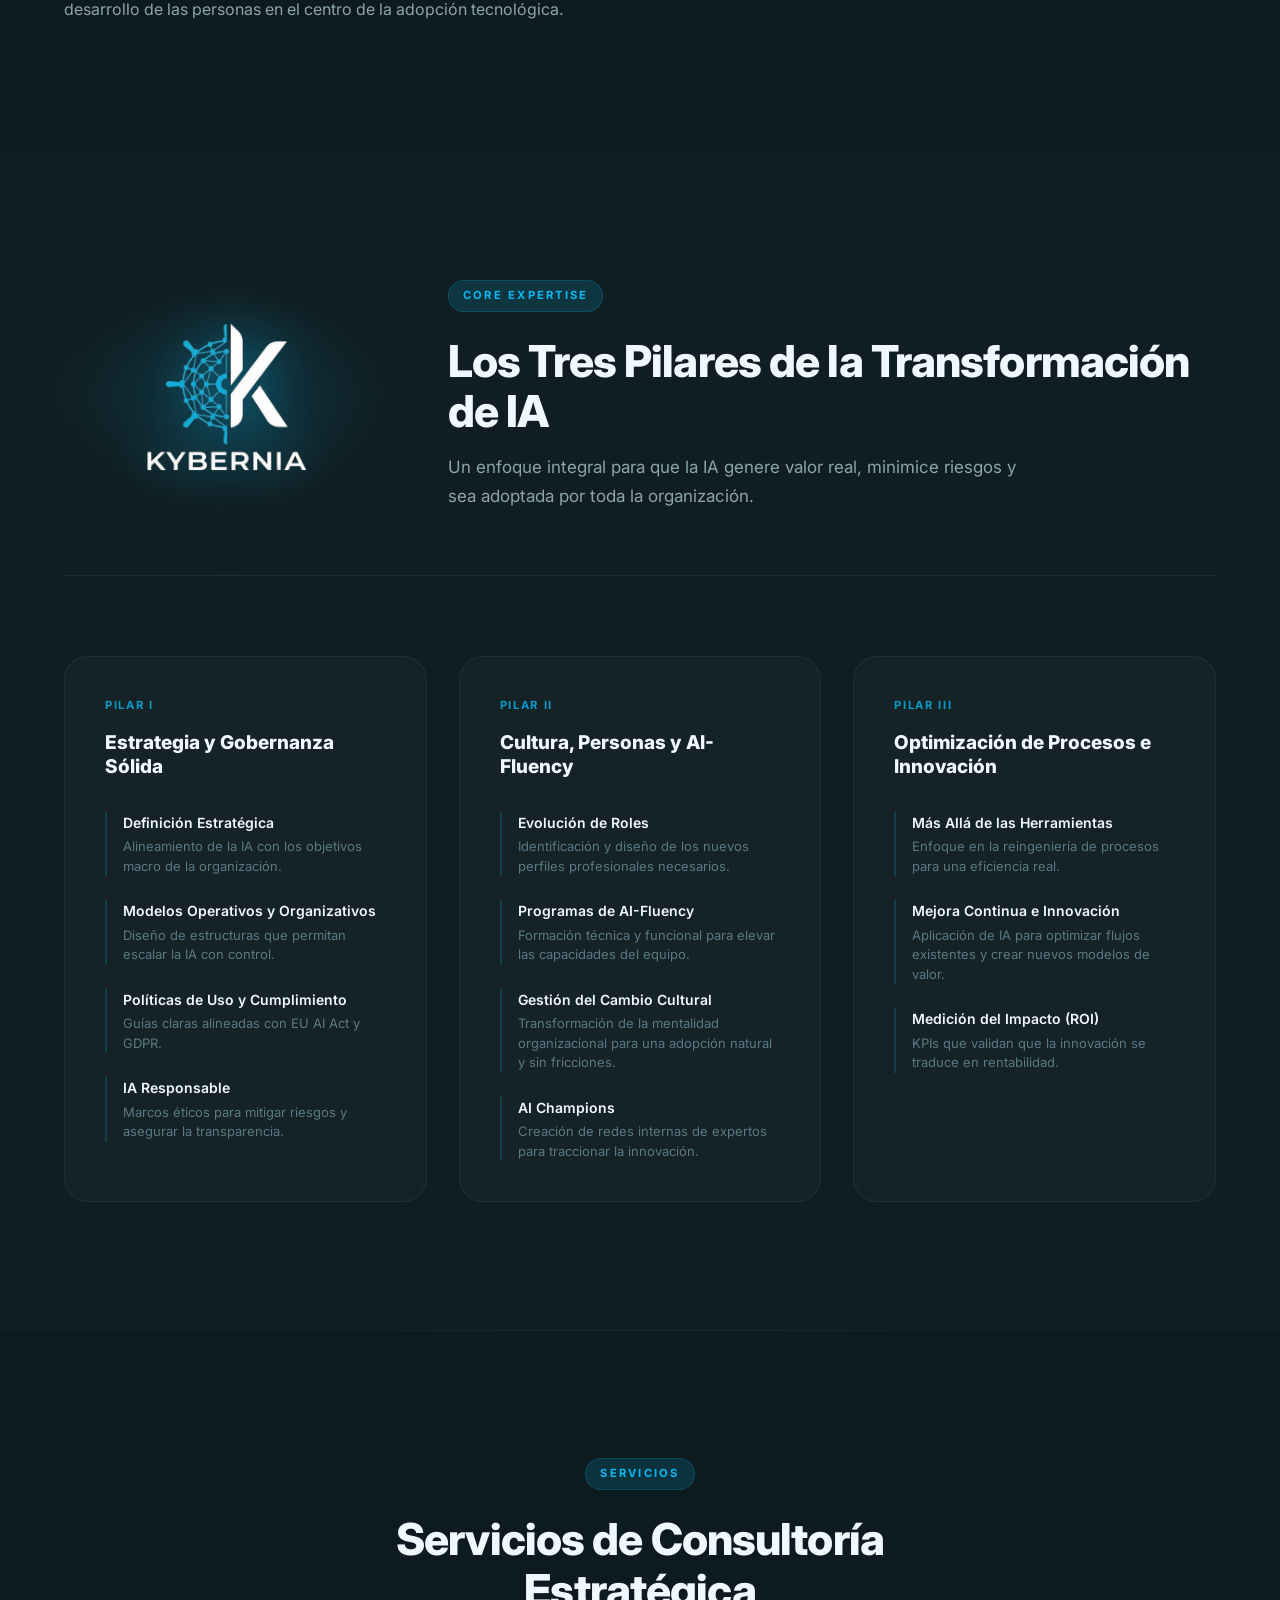
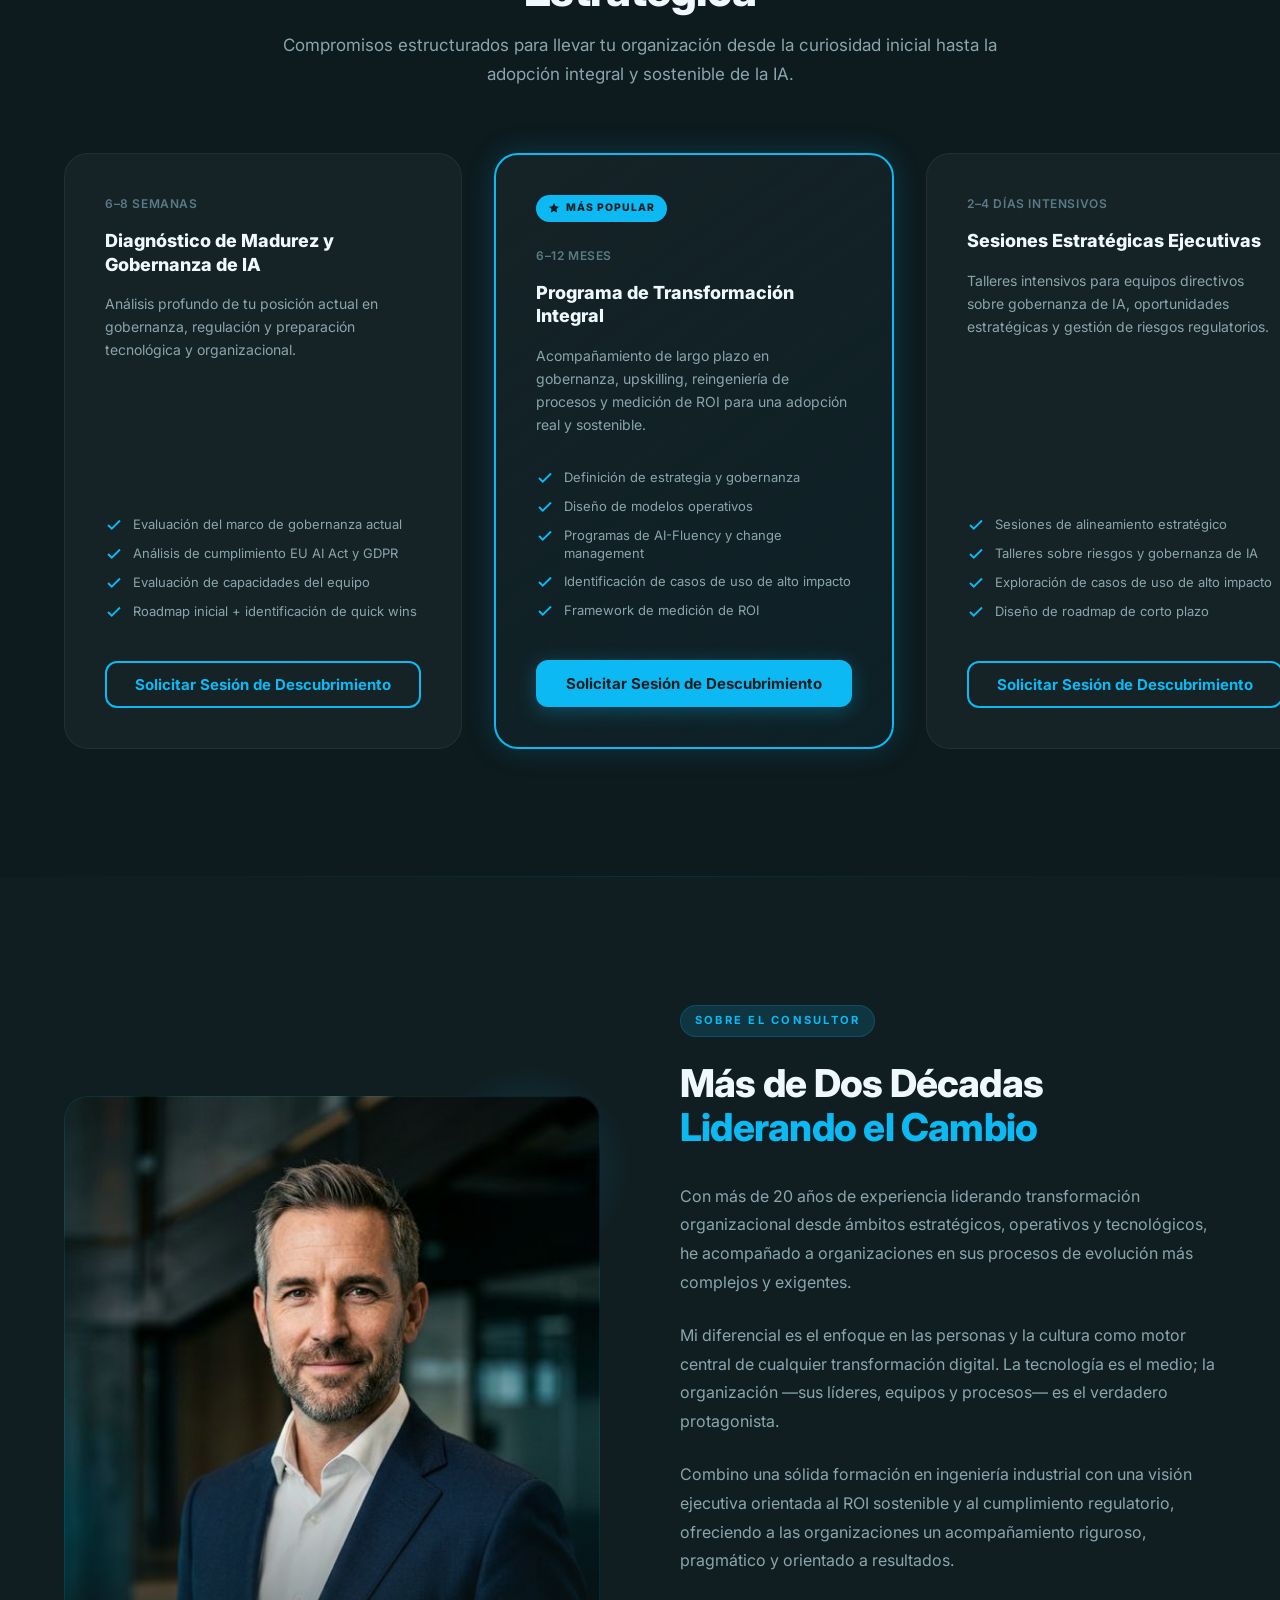
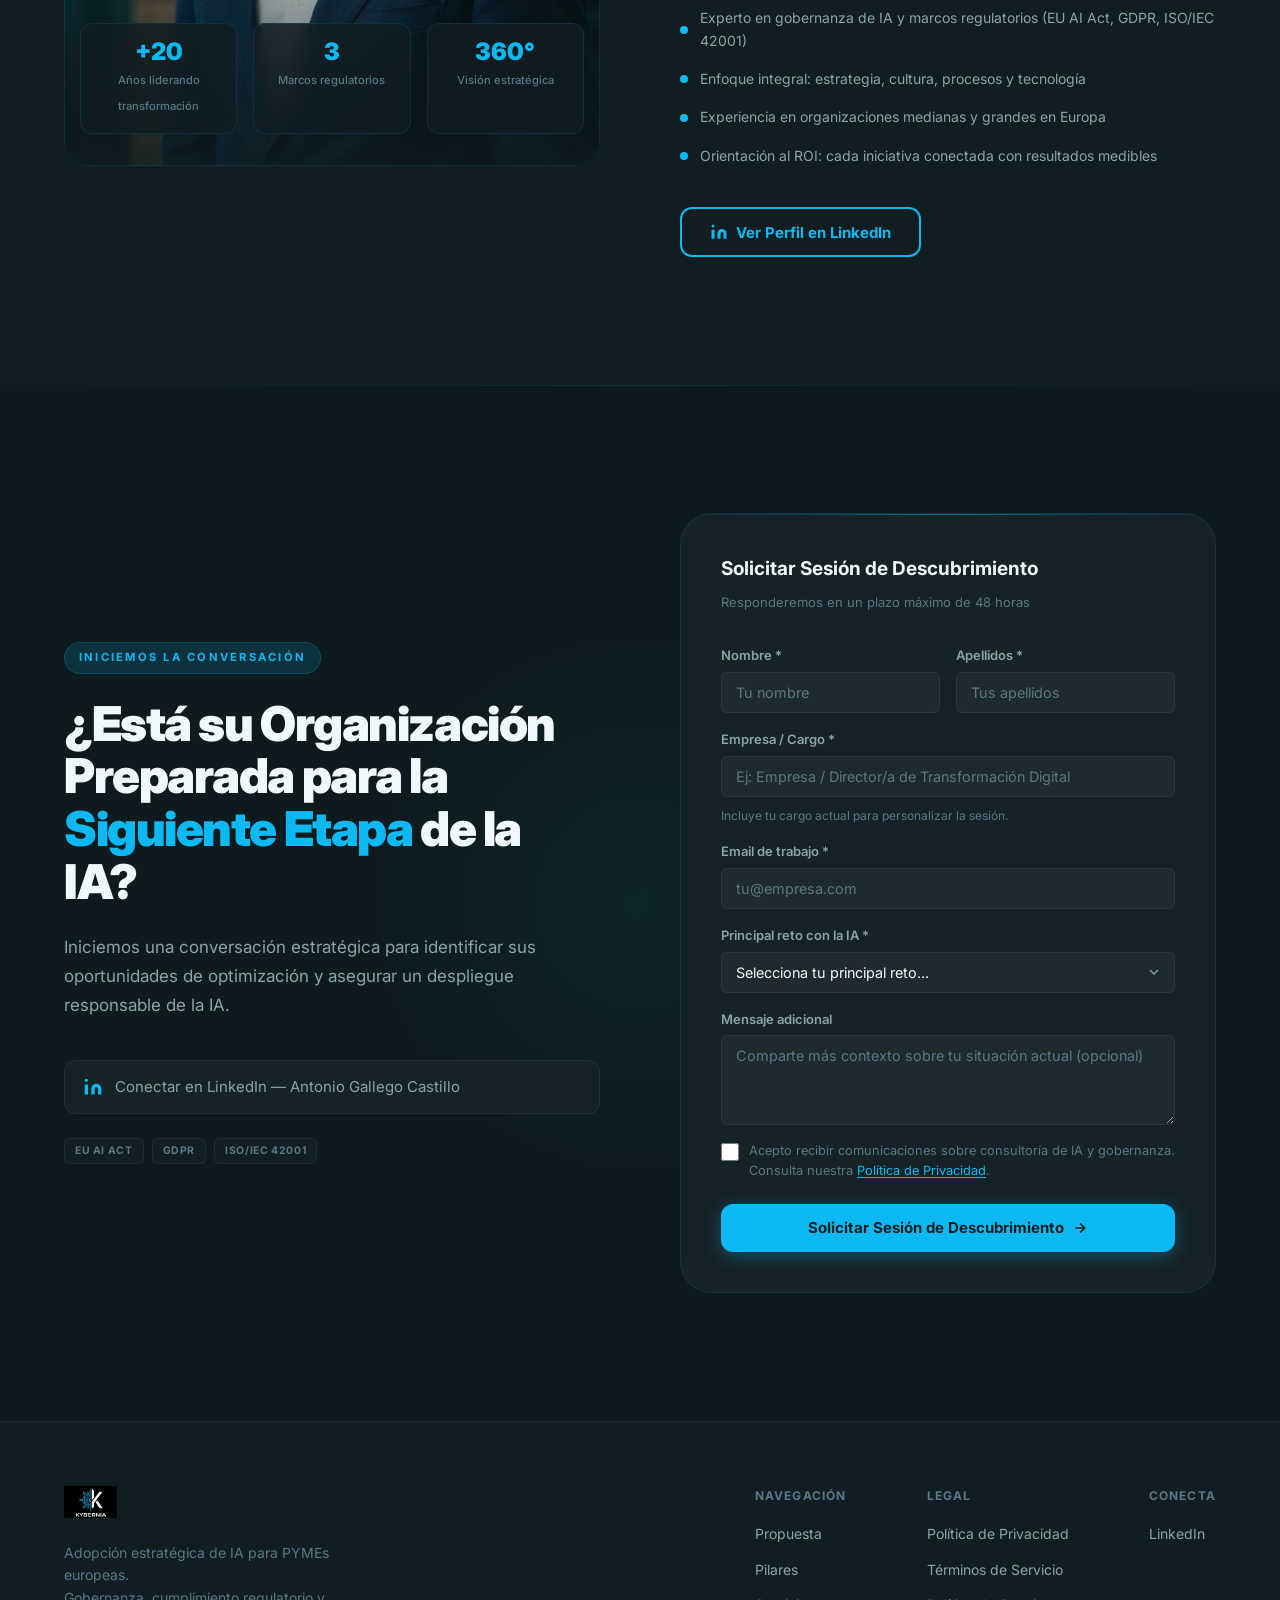
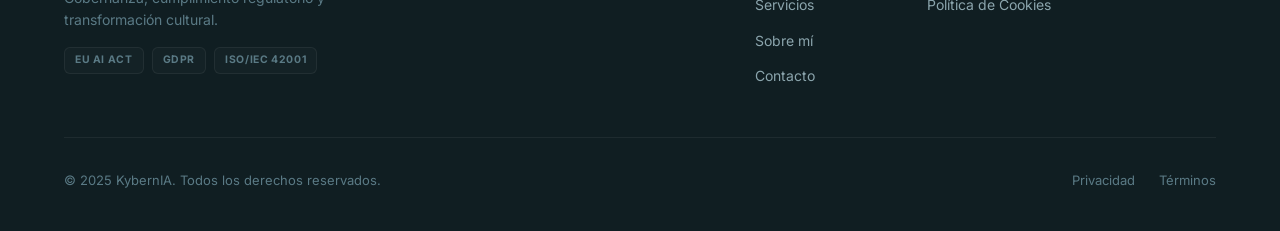
==== commit 050d051f: "feat: Update logo — transparent version in header + large logo in Pilares section - Header: switch t" ====
--- a/src/index.html
+++ b/src/index.html
@@ -79,7 +79,7 @@
 
       <!-- Logo -->
       <a href="#" class="nav-logo" aria-label="KybernIA – Inicio">
-        <img src="assets/logo-dark.png" alt="KYBERNIA" height="36" />
+        <img src="assets/logo-transparente-blanco.png" alt="KYBERNIA" height="48" class="nav-logo-img" />
       </a>
 
       <!-- Desktop links -->
@@ -333,10 +333,22 @@
     <section id="pilares" aria-labelledby="pilares-heading">
       <div class="container">
 
-        <div class="section-header reveal">
-          <div class="section-label">Core Expertise</div>
-          <h2 id="pilares-heading">Los Tres Pilares de la Transformación de IA</h2>
-          <p>Un enfoque integral para que la IA genere valor real, minimice riesgos y sea adoptada por toda la organización.</p>
+        <!-- Logo + Heading intro -->
+        <div class="pilares-intro reveal">
+          <!-- Logo grande a la izquierda -->
+          <div class="pilares-intro-logo" aria-hidden="true">
+            <img
+              src="assets/logo-transparente-blanco.png"
+              alt="KYBERNIA"
+              class="pilares-logo-img"
+            />
+          </div>
+          <!-- Texto a la derecha -->
+          <div class="pilares-intro-text">
+            <div class="section-label">Core Expertise</div>
+            <h2 id="pilares-heading">Los Tres Pilares de la Transformación de IA</h2>
+            <p>Un enfoque integral para que la IA genere valor real, minimice riesgos y sea adoptada por toda la organización.</p>
+          </div>
         </div>
 
         <div class="pilares-grid">
--- a/src/css/styles.css
+++ b/src/css/styles.css
@@ -274,8 +274,19 @@
 }
 
 .nav-logo img {
-  height: 36px;
+  height: 48px;
   width: auto;
+}
+
+.nav-logo-img {
+  height: 48px;
+  width: auto;
+  filter: drop-shadow(0 0 12px rgba(13, 185, 242, 0.35));
+  transition: filter var(--transition-base);
+}
+
+.nav-logo:hover .nav-logo-img {
+  filter: drop-shadow(0 0 20px rgba(13, 185, 242, 0.6));
 }
 
 .nav-brand-text {
@@ -847,6 +858,74 @@
   font-size: 1.0625rem;
   line-height: 1.7;
   color: var(--color-text-secondary);
+}
+
+/* ── Pilares Intro: Logo + Heading side by side ── */
+.pilares-intro {
+  display: grid;
+  grid-template-columns: auto 1fr;
+  gap: var(--space-8);
+  align-items: center;
+  margin-bottom: var(--space-10);
+  padding-bottom: var(--space-8);
+  border-bottom: 1px solid var(--color-border-soft);
+}
+
+.pilares-intro-logo {
+  display: flex;
+  align-items: center;
+  justify-content: center;
+  position: relative;
+}
+
+.pilares-intro-logo::after {
+  content: '';
+  position: absolute;
+  inset: -20px;
+  background: radial-gradient(ellipse at center, rgba(13, 185, 242, 0.12) 0%, transparent 70%);
+  border-radius: 50%;
+  pointer-events: none;
+  z-index: 0;
+}
+
+.pilares-logo-img {
+  width: 320px;
+  height: auto;
+  max-height: 360px;
+  object-fit: contain;
+  filter:
+    drop-shadow(0 0 24px rgba(13, 185, 242, 0.4))
+    drop-shadow(0 0 60px rgba(13, 185, 242, 0.15));
+  position: relative;
+  z-index: 1;
+  animation: logoGlow 4s ease-in-out infinite;
+}
+
+@keyframes logoGlow {
+  0%, 100% { filter: drop-shadow(0 0 24px rgba(13, 185, 242, 0.4)) drop-shadow(0 0 60px rgba(13, 185, 242, 0.15)); }
+  50%       { filter: drop-shadow(0 0 36px rgba(13, 185, 242, 0.65)) drop-shadow(0 0 80px rgba(13, 185, 242, 0.25)); }
+}
+
+.pilares-intro-text {
+  display: flex;
+  flex-direction: column;
+  align-items: flex-start;
+}
+
+.pilares-intro-text h2 {
+  font-size: clamp(1.875rem, 3.5vw, 2.75rem);
+  font-weight: 800;
+  letter-spacing: -0.02em;
+  line-height: 1.15;
+  color: var(--color-text-primary);
+  margin-bottom: var(--space-2);
+}
+
+.pilares-intro-text p {
+  font-size: 1.0625rem;
+  line-height: 1.7;
+  color: var(--color-text-secondary);
+  max-width: 580px;
 }
 
 .pilares-grid {
@@ -1739,6 +1818,15 @@
     gap: var(--space-3);
   }
 
+  .pilares-intro {
+    grid-template-columns: auto 1fr;
+    gap: var(--space-5);
+  }
+
+  .pilares-logo-img {
+    width: 220px;
+  }
+
   .services-grid {
     grid-template-columns: 1fr;
     max-width: 480px;
@@ -1813,6 +1901,24 @@
     grid-template-columns: 1fr;
   }
 
+  .pilares-intro {
+    grid-template-columns: 1fr;
+    text-align: center;
+    gap: var(--space-4);
+  }
+
+  .pilares-intro-logo {
+    justify-content: center;
+  }
+
+  .pilares-logo-img {
+    width: 200px;
+  }
+
+  .pilares-intro-text {
+    align-items: center;
+  }
+
   .form-row {
     grid-template-columns: 1fr;
   }
